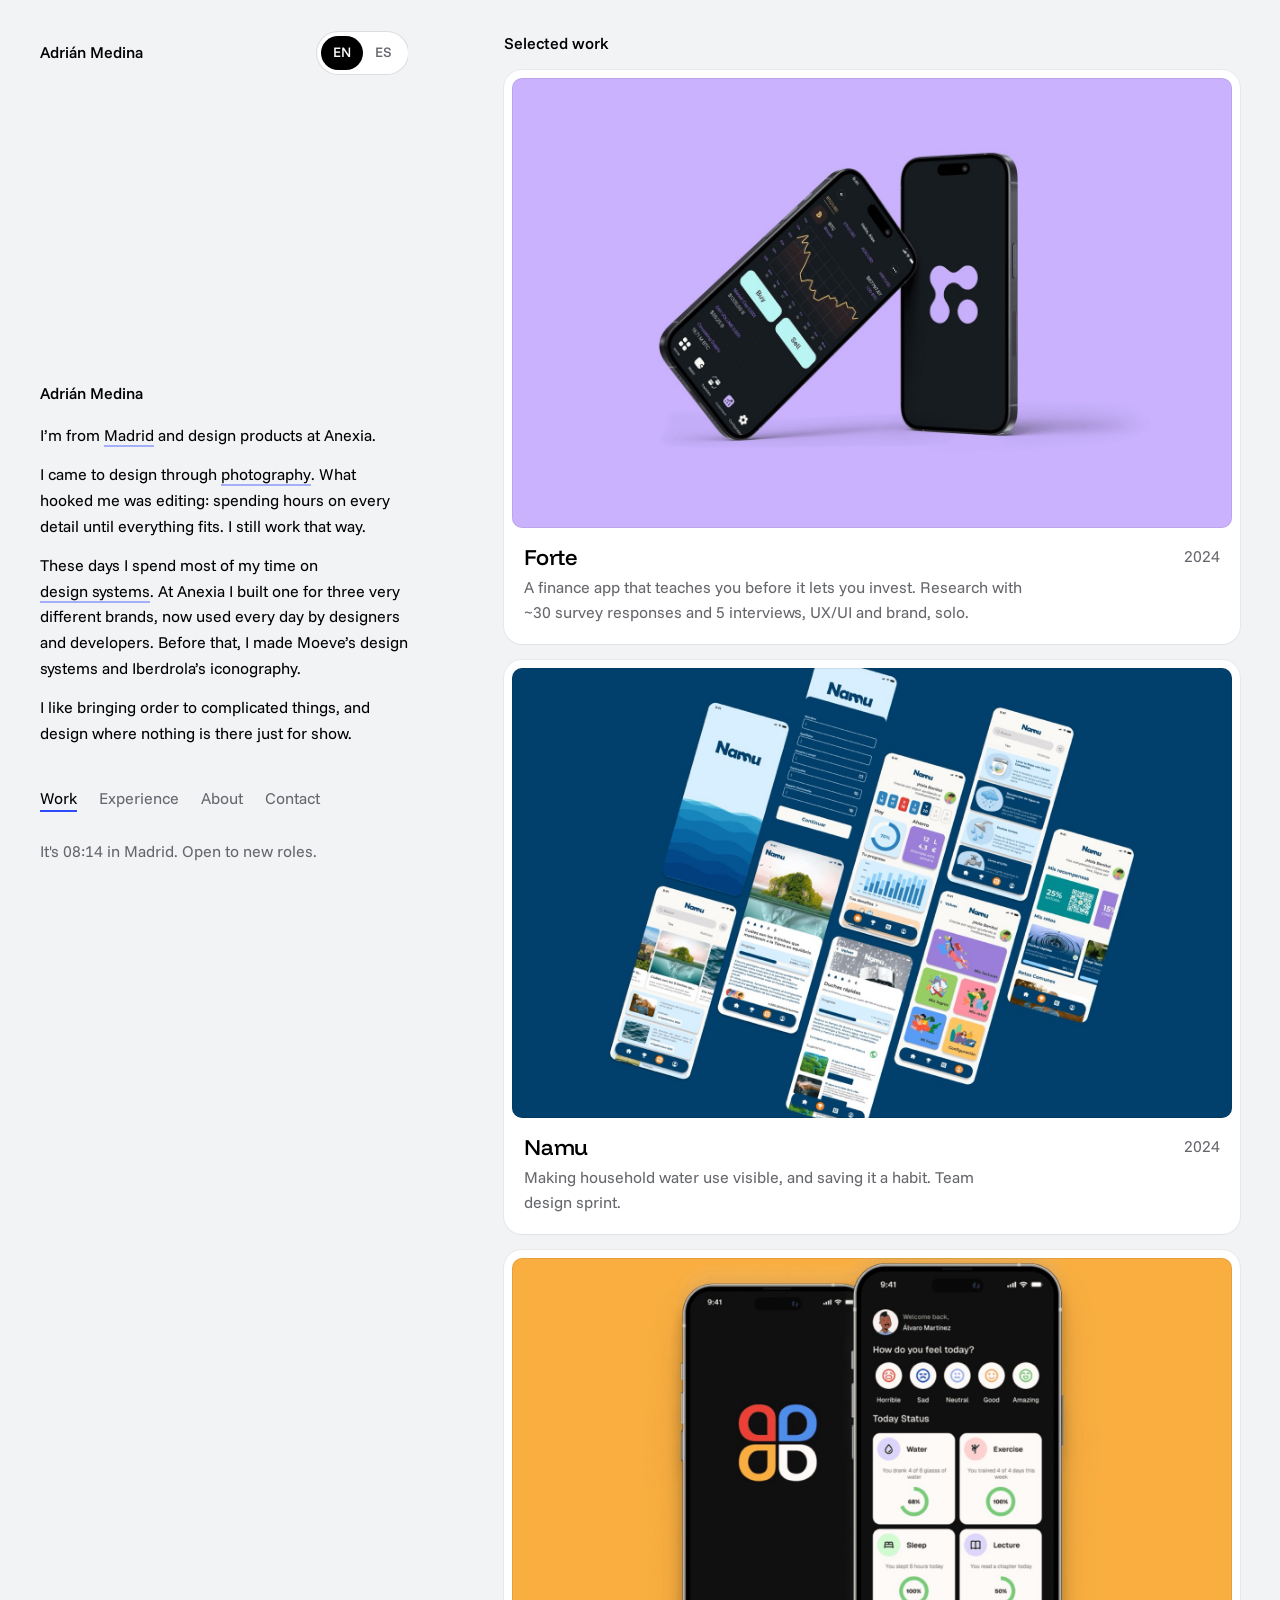
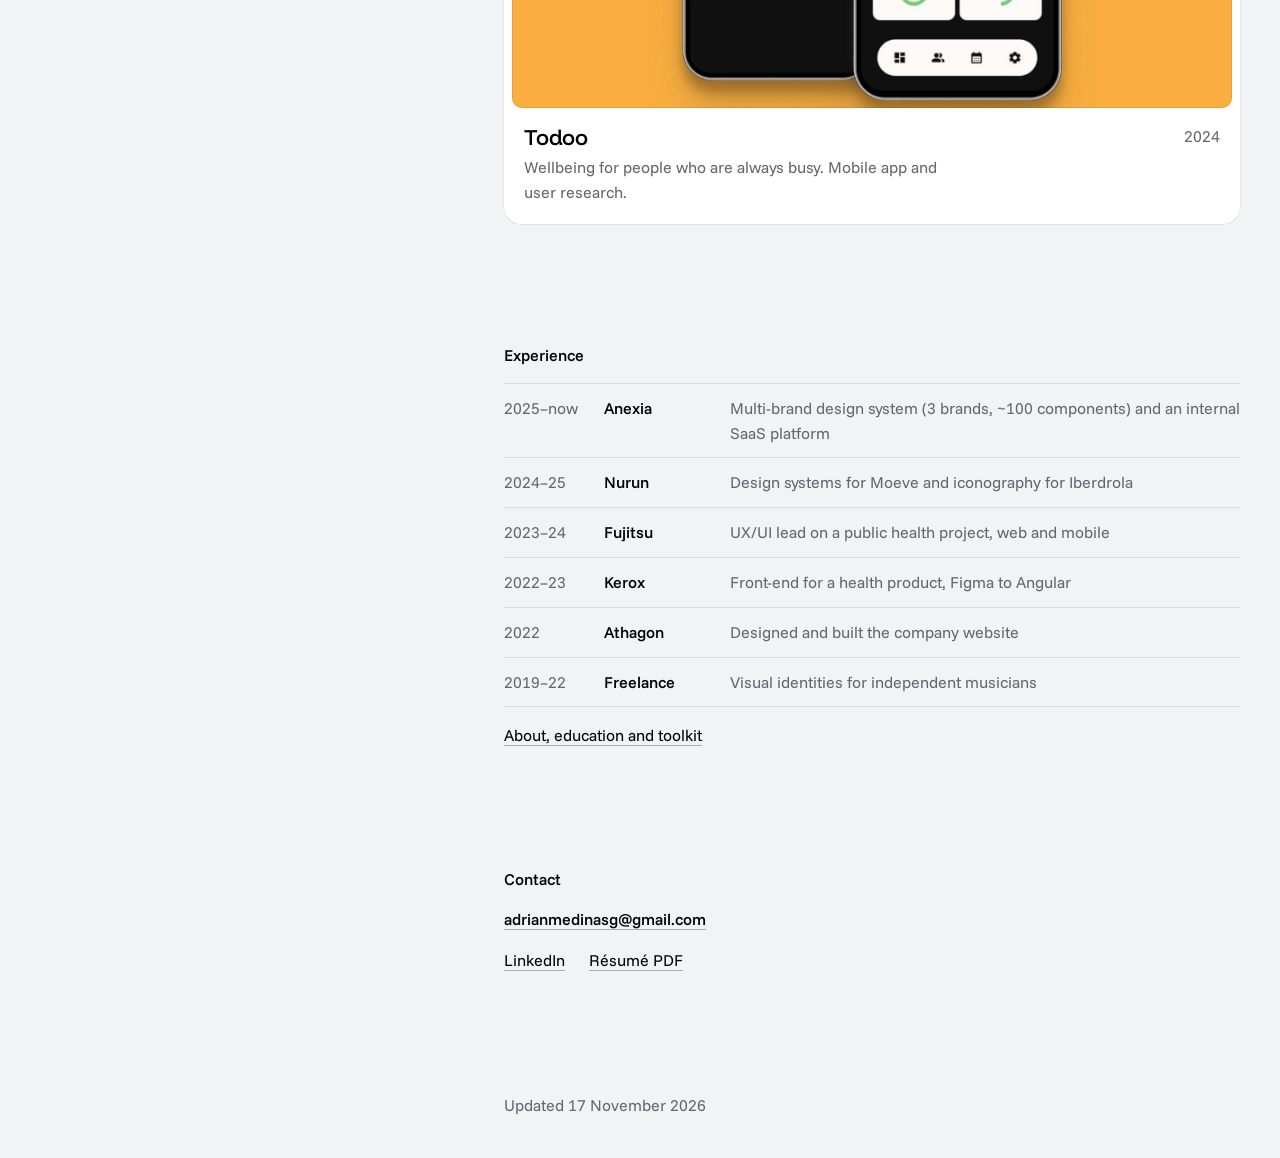
==== index.html @ 7aa67c72 "About intro without card, cleanup, sitemap" ====
<!DOCTYPE html>
<html lang="en" data-lang="en">
<head>
  <meta charset="utf-8">
  <meta name="viewport" content="width=device-width, initial-scale=1">
  <title>Adrián Medina</title>
  <meta name="description" content="Portfolio of Adrián Medina, product designer in Madrid. Multi-brand design systems at Anexia, SaaS products and user research. Diseñador de producto UX/UI.">
  <link rel="canonical" href="https://adrianmedina.design/">
  <meta name="robots" content="index, follow, max-image-preview:large">
  <meta name="author" content="Adrián Medina">
  <meta name="theme-color" content="#f2f3f5">
  <meta property="og:type" content="website">
  <meta property="og:site_name" content="Adrián Medina">
  <meta property="og:url" content="https://adrianmedina.design/">
  <meta property="og:title" content="Adrián Medina — Product Designer & UX/UI Designer in Madrid">
  <meta property="og:description" content="Portfolio of Adrián Medina, product designer in Madrid. Multi-brand design systems at Anexia, SaaS products and user research. Diseñador de producto UX/UI.">
  <meta property="og:image" content="https://adrianmedina.design/assets/img/og.jpg">
  <meta property="og:image:width" content="1200">
  <meta property="og:image:height" content="630">
  <meta property="og:image:alt" content="Adrián Medina, product designer in Madrid">
  <meta property="og:locale" content="en_GB">
  <meta property="og:locale:alternate" content="es_ES">
  <meta name="twitter:card" content="summary_large_image">
  <meta name="twitter:title" content="Adrián Medina — Product Designer & UX/UI Designer in Madrid">
  <meta name="twitter:description" content="Portfolio of Adrián Medina, product designer in Madrid. Multi-brand design systems at Anexia, SaaS products and user research. Diseñador de producto UX/UI.">
  <meta name="twitter:image" content="https://adrianmedina.design/assets/img/og.jpg">
  <meta name="twitter:image:alt" content="Adrián Medina, product designer in Madrid">
  <script type="application/ld+json">[{"@context": "https://schema.org", "@type": "Person", "name": "Adrián Medina", "url": "https://adrianmedina.design/", "image": "https://adrianmedina.design/assets/img/adrian.jpg", "jobTitle": "Product Designer", "worksFor": {"@type": "Organization", "name": "Anexia"}, "address": {"@type": "PostalAddress", "addressLocality": "Madrid", "addressCountry": "ES"}, "knowsAbout": ["Product design", "UX design", "UI design", "Design systems", "User research", "SaaS"], "knowsLanguage": ["es", "en"], "sameAs": ["https://www.linkedin.com/in/adrian-medina-sanchez/"]}, {"@context": "https://schema.org", "@type": "WebSite", "name": "Adrián Medina", "url": "https://adrianmedina.design/", "inLanguage": ["en", "es"]}]</script>
  <link rel="icon" href="assets/img/favicon.svg" type="image/svg+xml">
  <script>(()=>{const s=localStorage.getItem("lang");const l=s||(navigator.language.startsWith("es")?"es":"en");document.documentElement.dataset.lang=l;document.documentElement.lang=l})()</script>
  <link rel="preconnect" href="https://fonts.googleapis.com">
  <link rel="preconnect" href="https://fonts.gstatic.com" crossorigin>
  <link href="https://fonts.googleapis.com/css2?family=Funnel+Display:wght@400..600&family=Funnel+Sans:wght@400..700&display=swap" rel="stylesheet">
  <link rel="stylesheet" href="assets/css/base.css?v=10">
  <link rel="stylesheet" href="assets/css/home.css?v=10">
</head>
<body>
  <div class="layout">

    <!-- Columna fija: presentación, índice y hora de Madrid -->
    <aside class="side">
      <div class="side-top">
        <a class="me" href="./">Adrián Medina</a>
        
        <div class="lang" role="group" aria-label="Language"><button type="button" data-set="en">EN</button><button type="button" data-set="es">ES</button></div>
      </div>

      <div class="bio" data-l="es">
        <h1>Adrián Medina</h1>
        <p>Soy de <button type="button" class="term" data-peek="madrid">Madrid</button> y diseño producto en Anexia.</p>
        <p>Llegué al diseño desde la <span class="nw"><button type="button" class="term" data-peek="photo">fotografía</button>.</span> Lo que me enganchó fue la edición: dedicar horas a cada detalle hasta que todo encaja. Sigo trabajando así.</p>
        <p>Ahora paso casi todo el tiempo en <span class="nw"><button type="button" class="term" data-peek="system">design systems</button>.</span> En Anexia he creado uno para tres marcas muy distintas que ya usan a diario diseñadores y desarrolladores. Antes hice los de Moeve y la iconografía de Iberdrola.</p>
        <p>Me gusta ordenar lo complicado y el diseño en el que nada está por estar.</p>
      </div>
      <div class="bio" data-l="en">
        <h1>Adrián Medina</h1>
        <p>I’m from <button type="button" class="term" data-peek="madrid">Madrid</button> and design products at Anexia.</p>
        <p>I came to design through <span class="nw"><button type="button" class="term" data-peek="photo">photography</button>.</span> What hooked me was editing: spending hours on every detail until everything fits. I still work that way.</p>
        <p>These days I spend most of my time on <span class="nw"><button type="button" class="term" data-peek="system">design systems</button>.</span> At Anexia I built one for three very different brands, now used every day by designers and developers. Before that, I made Moeve’s design systems and Iberdrola’s iconography.</p>
        <p>I like bringing order to complicated things, and design where nothing is there just for show.</p>
      </div>

      <nav class="toc" aria-label="Sections">
        <a href="#work"><span data-l="es">Trabajo</span><span data-l="en">Work</span></a>
        <a href="#experience"><span data-l="es">Experiencia</span><span data-l="en">Experience</span></a>
        <a href="about.html"><span data-l="es">Sobre mí</span><span data-l="en">About</span></a>
        <a href="#contact"><span data-l="es">Contacto</span><span data-l="en">Contact</span></a>
      </nav>

      <p class="status" data-status></p>
    </aside>

    <!-- Columna de contenido -->
    <main class="main">
      <section id="work" aria-labelledby="h-work">
        <h2 id="h-work" class="label"><span data-l="es">Trabajo seleccionado</span><span data-l="en">Selected work</span></h2>

        <a class="card case" href="work/forte.html">
          <img src="assets/img/forte/cover.jpg" width="1500" height="996" alt="Forte app screens on a lilac background" decoding="async" fetchpriority="high">
          <div class="case-text">
            <h3>Forte</h3>
            <p data-l="es">Una app de finanzas que te enseña antes de dejarte invertir. Investigación con unas 30 respuestas de encuesta y 5 entrevistas, UX/UI y marca, en solitario.</p>
            <p data-l="en">A finance app that teaches you before it lets you invest. Research with ~30 survey responses and 5 interviews, UX/UI and brand, solo.</p>
            <span class="case-year">2024</span>
          </div>
        </a>

        <a class="card case" href="work/namu.html">
          <img src="assets/img/namu/cover.jpg" width="1600" height="1008" alt="Namu app screens on a deep blue background" loading="lazy" decoding="async">
          <div class="case-text">
            <h3>Namu</h3>
            <p data-l="es">Hacer visible el consumo de agua en casa y convertir el ahorro en hábito. Design sprint en equipo.</p>
            <p data-l="en">Making household water use visible, and saving it a habit. Team design sprint.</p>
            <span class="case-year">2024</span>
          </div>
        </a>

        <a class="card case" href="work/todoo.html">
          <img src="assets/img/todoo/cover.jpg" width="1600" height="1448" alt="Todoo app screens on an orange background" loading="lazy" decoding="async">
          <div class="case-text">
            <h3>Todoo</h3>
            <p data-l="es">Bienestar para gente que nunca tiene tiempo. App móvil e investigación con usuarios.</p>
            <p data-l="en">Wellbeing for people who are always busy. Mobile app and user research.</p>
            <span class="case-year">2024</span>
          </div>
        </a>
      </section>

      <section id="experience" aria-labelledby="h-exp">
        <h2 id="h-exp" class="label"><span data-l="es">Experiencia</span><span data-l="en">Experience</span></h2>
        <ol class="index">
          <li><time>2025–<span data-l="es">hoy</span><span data-l="en">now</span></time><b>Anexia</b><span data-l="es">Design system multimarca (3 marcas, ~100 componentes) y una plataforma SaaS interna</span><span data-l="en">Multi-brand design system (3 brands, ~100 components) and an internal SaaS platform</span></li>
          <li><time>2024–25</time><b>Nurun</b><span data-l="es">Design systems para Moeve e iconografía para Iberdrola</span><span data-l="en">Design systems for Moeve and iconography for Iberdrola</span></li>
          <li><time>2023–24</time><b>Fujitsu</b><span data-l="es">UX/UI en un proyecto de salud pública, web y móvil</span><span data-l="en">UX/UI lead on a public health project, web and mobile</span></li>
          <li><time>2022–23</time><b>Kerox</b><span data-l="es">Front-end de un producto de salud, de Figma a Angular</span><span data-l="en">Front-end for a health product, Figma to Angular</span></li>
          <li><time>2022</time><b>Athagon</b><span data-l="es">Diseño y desarrollo de la web de la empresa</span><span data-l="en">Designed and built the company website</span></li>
          <li><time>2019–22</time><b>Freelance</b><span data-l="es">Identidades visuales para músicos independientes</span><span data-l="en">Visual identities for independent musicians</span></li>
        </ol>
        <p class="after-index"><a class="ul" href="about.html"><span data-l="es">Sobre mí, formación y herramientas</span><span data-l="en">About, education and toolkit</span></a></p>
      </section>

      <section class="contact" id="contact" aria-labelledby="h-contact">
        <h2 id="h-contact" class="label"><span data-l="es">Contacto</span><span data-l="en">Contact</span></h2>
        <p class="contact-big"><a class="ul" href="mailto:adrianmedinasg@gmail.com" data-copy="adrianmedinasg@gmail.com">adrianmedinasg@gmail.com</a><span class="done" aria-live="polite"><span data-l="es">Copiado</span><span data-l="en">Copied</span></span></p>
        <p class="contact-links"><a class="ul" href="https://www.linkedin.com/in/adrian-medina-sanchez/" target="_blank" rel="noopener">LinkedIn</a><a class="ul" href="assets/AdrianMedina-Resume.pdf" target="_blank" rel="noopener"><span data-l="es">CV en PDF</span><span data-l="en">Résumé PDF</span></a></p>
      </section>

      <footer class="foot"><span data-l="es">Actualizado el 17 de noviembre de 2026</span><span data-l="en">Updated 17 November 2026</span></footer>
    </main>
  </div>

  <!-- Vistas previas de los términos subrayados de la presentación -->
  <div class="peek" aria-hidden="true">
    <div class="peek-item" data-for="madrid"><p class="peek-big" data-madrid></p><p data-l="es">Hora de Madrid ahora mismo.</p><p data-l="en">Current time in Madrid.</p></div>
    <div class="peek-item" data-for="photo"><img src="assets/img/adrian.jpg" alt="" width="800" height="800" loading="lazy" decoding="async"><p data-l="es">De la fotografía me quedó la obsesión por editar cada detalle.</p><p data-l="en">Photography left me obsessed with editing every detail.</p></div>
    <div class="peek-item" data-for="system"><div class="mini-comp"><span>Button</span><span>Input</span><span>Tag</span><span>Card</span><span>Modal</span><span>Tabs</span></div><p data-l="es">Componentes, tokens y documentación que usan diseño y desarrollo a diario.</p><p data-l="en">Components, tokens and docs that design and engineering use every day.</p></div>
  </div>

  <script src="assets/js/site.js?v=3"></script>
  <script src="assets/js/home.js"></script>
  <!-- Cloudflare Web Analytics --><script defer src="https://static.cloudflareinsights.com/beacon.min.js" data-cf-beacon='{"token": "b4ddf8878439459380225249ac519185"}'></script><!-- End Cloudflare Web Analytics -->
</body>
</html>
---- assets/css/base.css ----
/* ==========================================================================
   Adrián Medina, portfolio. Base común a todas las páginas.
   Gris frío con tarjetas blancas, una sola familia tipográfica (Funnel)
   y un acento cobalto reservado a la interacción.
   ========================================================================== */
:root {
  --bg: #f2f3f5;
  --card: #ffffff;
  --ink: #000000;
  --ink-2: #66676d;
  --rule: #dcdde1;
  --accent: #2e4bff;
  --display: "Funnel Display", system-ui, sans-serif;
  --sans: "Funnel Sans", system-ui, sans-serif;
  --r: 18px;
  --shadow: 0 0 0 1px oklch(0 0 0 / .04), 0 1px 2px oklch(0 0 0 / .04);
}

/* Idiomas: cada texto existe en ES y EN; se oculta el que no toca */
html[data-lang="es"] [data-l="en"], html[data-lang="en"] [data-l="es"] { display: none !important; }

*, *::before, *::after { box-sizing: border-box; }
html { scroll-behavior: smooth; -webkit-text-size-adjust: 100%; }
body { margin: 0; background: var(--bg); color: var(--ink); font: 400 16px/1.55 var(--sans); -webkit-font-smoothing: antialiased; }
img, video { display: block; max-width: 100%; height: auto; }
a { color: inherit; text-decoration: none; }
button { font: inherit; color: inherit; }
h1, h2, h3 { text-wrap: balance; }
p, li { text-wrap: pretty; }
:focus-visible { outline: 2px solid var(--accent); outline-offset: 4px; border-radius: 4px; }
::selection { background: var(--accent); color: #fff; }

.ul {
  text-decoration: underline; text-decoration-thickness: 1px; text-underline-offset: 4px;
  text-decoration-color: color-mix(in srgb, currentColor 30%, transparent);
  transition: text-decoration-color .15s ease-out;
}
.card { display: block; background: var(--card); border-radius: var(--r); box-shadow: var(--shadow); }
.label { margin: 0 0 16px; font: 500 16px/1.4 var(--sans); }

/* ---------- Estructura: columna fija a la izquierda, contenido a la derecha ---------- */
.layout { display: grid; grid-template-columns: minmax(320px, 4fr) minmax(0, 8fr); gap: 96px; max-width: 1360px; margin: 0 auto; padding: 0 40px; }
.side { position: sticky; top: 0; height: 100svh; overflow-y: auto; scrollbar-width: none; display: flex; flex-direction: column; padding: 32px 0 36px; }
.side::-webkit-scrollbar { display: none; }
.side-top { display: flex; justify-content: space-between; align-items: center; }
.me { font-weight: 500; }
.main { padding: 32px 0 40px; min-width: 0; }

.lang { display: flex; background: var(--card); border-radius: 1000px; padding: 4px; box-shadow: 0 0 0 1px var(--rule); }
.lang button {
  position: relative; border: 0; background: none; cursor: pointer;
  padding: 6px 12px; border-radius: 1000px; font-size: 14px; font-weight: 500; color: var(--ink-2);
  transition: background-color .15s ease-out, color .15s ease-out, scale .15s ease-out;
}
.lang button::after { content: ""; position: absolute; inset: -6px -2px; }   /* zona táctil mayor */
.lang button:active { scale: .96; }
html[data-lang="es"] .lang [data-set="es"], html[data-lang="en"] .lang [data-set="en"] { background: var(--ink); color: #fff; }

/* Contacto (portada y Sobre mí) */
.contact-big { margin: 0; font: 500 16px/1.6 var(--sans); }
.contact .done { display: none; margin-left: 8px; color: var(--accent); font: 400 14px var(--sans); }
.contact.copied .done { display: inline; }

.foot { margin-top: 120px; color: var(--ink-2); display: flex; justify-content: space-between; gap: 16px; flex-wrap: wrap; }
.foot nav { display: flex; gap: 20px; }

@media (hover: hover) and (pointer: fine) {
  .ul:hover { text-decoration-color: currentColor; }
}

@media (max-width: 900px) {
  .layout { grid-template-columns: 1fr; gap: 0; padding: 0 18px; }
  .side { position: static; height: auto; overflow: visible; padding: 20px 0 0; }
}

@media (prefers-reduced-motion: reduce) {
  *, *::before, *::after { transition-duration: .01ms !important; }
  html { scroll-behavior: auto; }
}
---- assets/css/home.css ----
/* ==========================================================================
   Portada: presentación, trabajo, experiencia y contacto.
   Se apoya en base.css (tokens, estructura de dos columnas, tarjetas).
   ========================================================================== */

/* ---------- Presentación (al pie de la columna izquierda) ---------- */
.bio { margin-top: auto; padding-top: 48px; max-width: 56ch; }
.bio h1 { margin: 0 0 16px; font: 500 16px/1.6 var(--sans); }
.bio p { margin: 0 0 14px; font-size: 16px; line-height: 1.6; }
.bio p:last-child { margin-bottom: 0; }

/* Términos que abren una vista previa */
.term {
  all: unset; cursor: default;
  text-decoration: underline; text-decoration-thickness: 2px; text-underline-offset: 4px;
  text-decoration-color: color-mix(in srgb, var(--accent) 40%, transparent);
  transition: color .15s ease-out, text-decoration-color .15s ease-out;
}
.term:focus-visible { outline: 2px solid var(--accent); outline-offset: 2px; border-radius: 4px; }
.term.on { color: var(--accent); text-decoration-color: var(--accent); }
.nw { white-space: nowrap; }   /* el signo de puntuación no se separa del término */

/* Índice y estado */

.toc { display: flex; flex-wrap: wrap; gap: 6px 22px; margin-top: 40px; }
.toc a { color: var(--ink-2); transition: color .15s ease-out; }
.toc a.on { color: var(--ink); text-decoration: underline; text-decoration-thickness: 2px; text-underline-offset: 6px; text-decoration-color: var(--accent); }
.status { margin: 28px 0 0; color: var(--ink-2); font-variant-numeric: tabular-nums; }

.main section { scroll-margin-top: 24px; }
.main section + section { margin-top: 120px; }

/* ---------- Trabajo ---------- */
.case { padding: 8px; margin-bottom: 16px; transition: box-shadow .2s ease-out; }
.case img { width: 100%; aspect-ratio: 16 / 10; object-fit: cover; border-radius: calc(var(--r) - 8px); outline: 1px solid oklch(0 0 0 / .08); outline-offset: -1px; }
.case-text { display: grid; grid-template-columns: 1fr auto; gap: 4px 24px; padding: 16px 12px 12px; }
.case-text h3 { margin: 0; font: 500 22px/1.2 var(--display); letter-spacing: -.01em; }
.case-text p { margin: 0; grid-column: 1; color: var(--ink-2); max-width: 56ch; }
.case-year { grid-column: 2; grid-row: 1; color: var(--ink-2); font-variant-numeric: tabular-nums; }

/* ---------- Experiencia ---------- */
.index { list-style: none; margin: 0; padding: 0; }
.index li { display: grid; grid-template-columns: 84px 110px minmax(0, 1fr); gap: 16px; padding: 12px 0; border-top: 1px solid var(--rule); }
.index li:last-child { border-bottom: 1px solid var(--rule); }
.index time { color: var(--ink-2); font-variant-numeric: tabular-nums; }
.index b { font-weight: 500; }
.index li > span { color: var(--ink-2); }
.after-index { margin: 16px 0 0; }

/* ---------- Contacto ---------- */
.contact-links { display: flex; gap: 24px; margin: 16px 0 0; }

/* ---------- Vistas previas de la presentación ---------- */
.peek { position: fixed; left: 0; top: 0; z-index: 20; pointer-events: none; }
.peek-item {
  position: absolute; left: 0; top: 0; width: 260px;
  background: var(--card); border-radius: 14px; padding: 10px;
  box-shadow: 0 0 0 1px oklch(0 0 0 / .05), 0 12px 32px oklch(0 0 0 / .12);
  opacity: 0; scale: .96; transform-origin: 0 0;
  transition: opacity .15s ease-out, scale .15s ease-out;
}
.peek-item.on { opacity: 1; scale: 1; }
.peek-item p { margin: 8px 4px 2px; font-size: 14px; line-height: 1.45; color: var(--ink-2); }
.peek-item img { width: 100%; aspect-ratio: 4 / 3; object-fit: cover; object-position: 50% 30%; border-radius: 8px; filter: grayscale(1); }
.peek-item .peek-big { margin: 6px 4px 0; font: 500 44px/1 var(--display); color: var(--ink); letter-spacing: -.02em; font-variant-numeric: tabular-nums; }
.mini-comp { display: grid; grid-template-columns: repeat(3, 1fr); gap: 6px; }
.mini-comp span { font-size: 12px; text-align: center; padding: 10px 0; border-radius: 8px; background: var(--bg); }

@media (hover: hover) and (pointer: fine) {
  .toc a:not(.on):hover { color: #3a3b40; }
  .case:hover { box-shadow: 0 0 0 1px oklch(0 0 0 / .06), 0 10px 30px oklch(0 0 0 / .08); }
}

@media (max-width: 900px) {
  .toc { margin-top: 32px; }
  .main { padding-top: 72px; }
  .main section + section { margin-top: 88px; }
  .index li { grid-template-columns: 1fr auto; gap: 2px 12px; }
  .index time { grid-column: 2; grid-row: 1; }
  .index li > span { grid-column: 1 / -1; }
  .peek-item { position: fixed; left: 18px; right: 18px; top: auto; bottom: 18px; width: auto; }
}
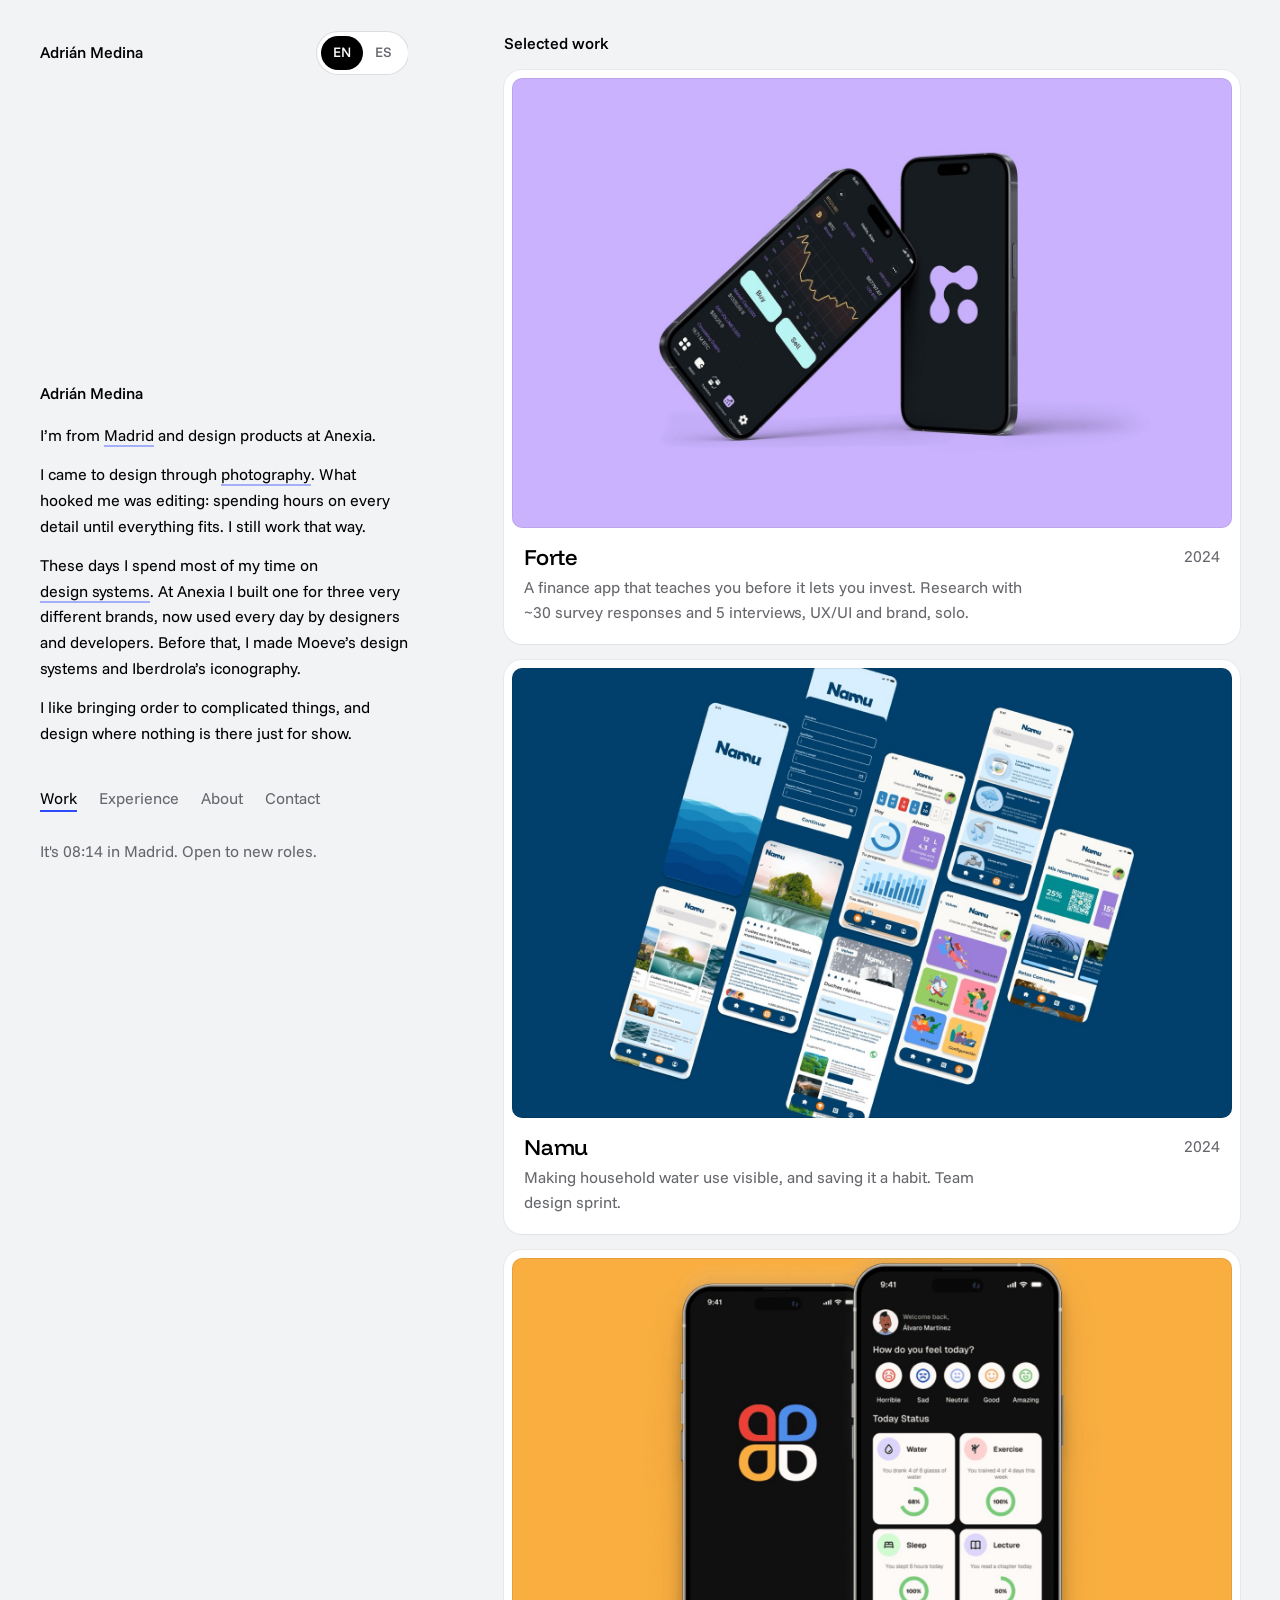
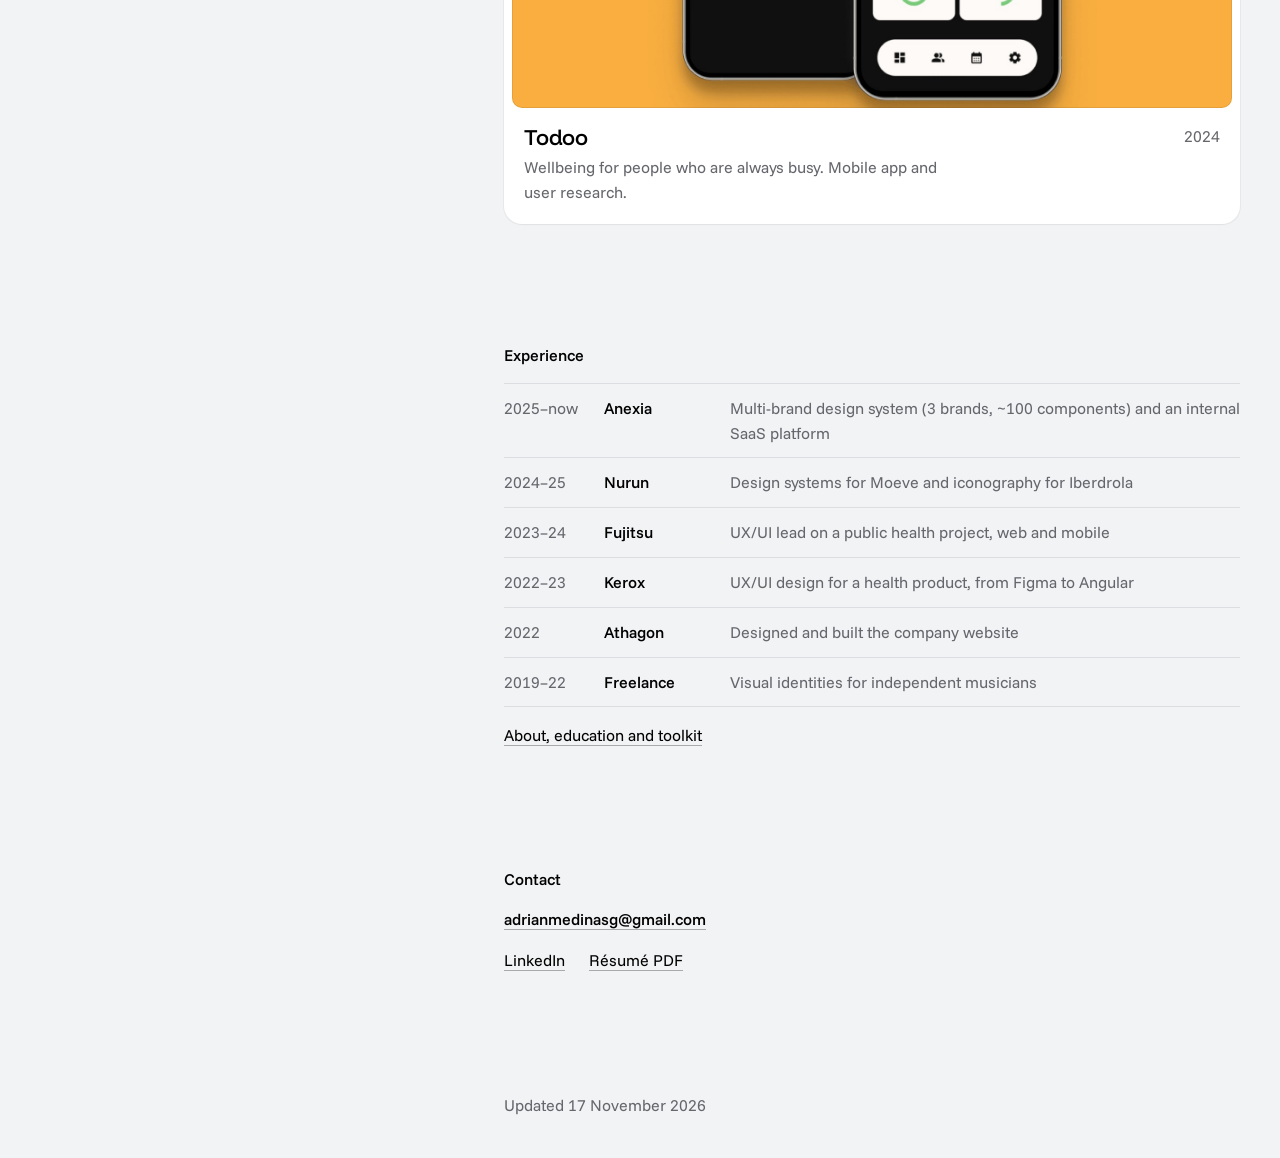
==== commit ef14514b: "Kerox: UX/UI wording" ====
--- a/index.html
+++ b/index.html
@@ -112,7 +112,7 @@
           <li><time>2025–<span data-l="es">hoy</span><span data-l="en">now</span></time><b>Anexia</b><span data-l="es">Design system multimarca (3 marcas, ~100 componentes) y una plataforma SaaS interna</span><span data-l="en">Multi-brand design system (3 brands, ~100 components) and an internal SaaS platform</span></li>
           <li><time>2024–25</time><b>Nurun</b><span data-l="es">Design systems para Moeve e iconografía para Iberdrola</span><span data-l="en">Design systems for Moeve and iconography for Iberdrola</span></li>
           <li><time>2023–24</time><b>Fujitsu</b><span data-l="es">UX/UI en un proyecto de salud pública, web y móvil</span><span data-l="en">UX/UI lead on a public health project, web and mobile</span></li>
-          <li><time>2022–23</time><b>Kerox</b><span data-l="es">Front-end de un producto de salud, de Figma a Angular</span><span data-l="en">Front-end for a health product, Figma to Angular</span></li>
+          <li><time>2022–23</time><b>Kerox</b><span data-l="es">Diseño UX/UI de un producto de salud, de Figma a Angular</span><span data-l="en">UX/UI design for a health product, from Figma to Angular</span></li>
           <li><time>2022</time><b>Athagon</b><span data-l="es">Diseño y desarrollo de la web de la empresa</span><span data-l="en">Designed and built the company website</span></li>
           <li><time>2019–22</time><b>Freelance</b><span data-l="es">Identidades visuales para músicos independientes</span><span data-l="en">Visual identities for independent musicians</span></li>
         </ol>
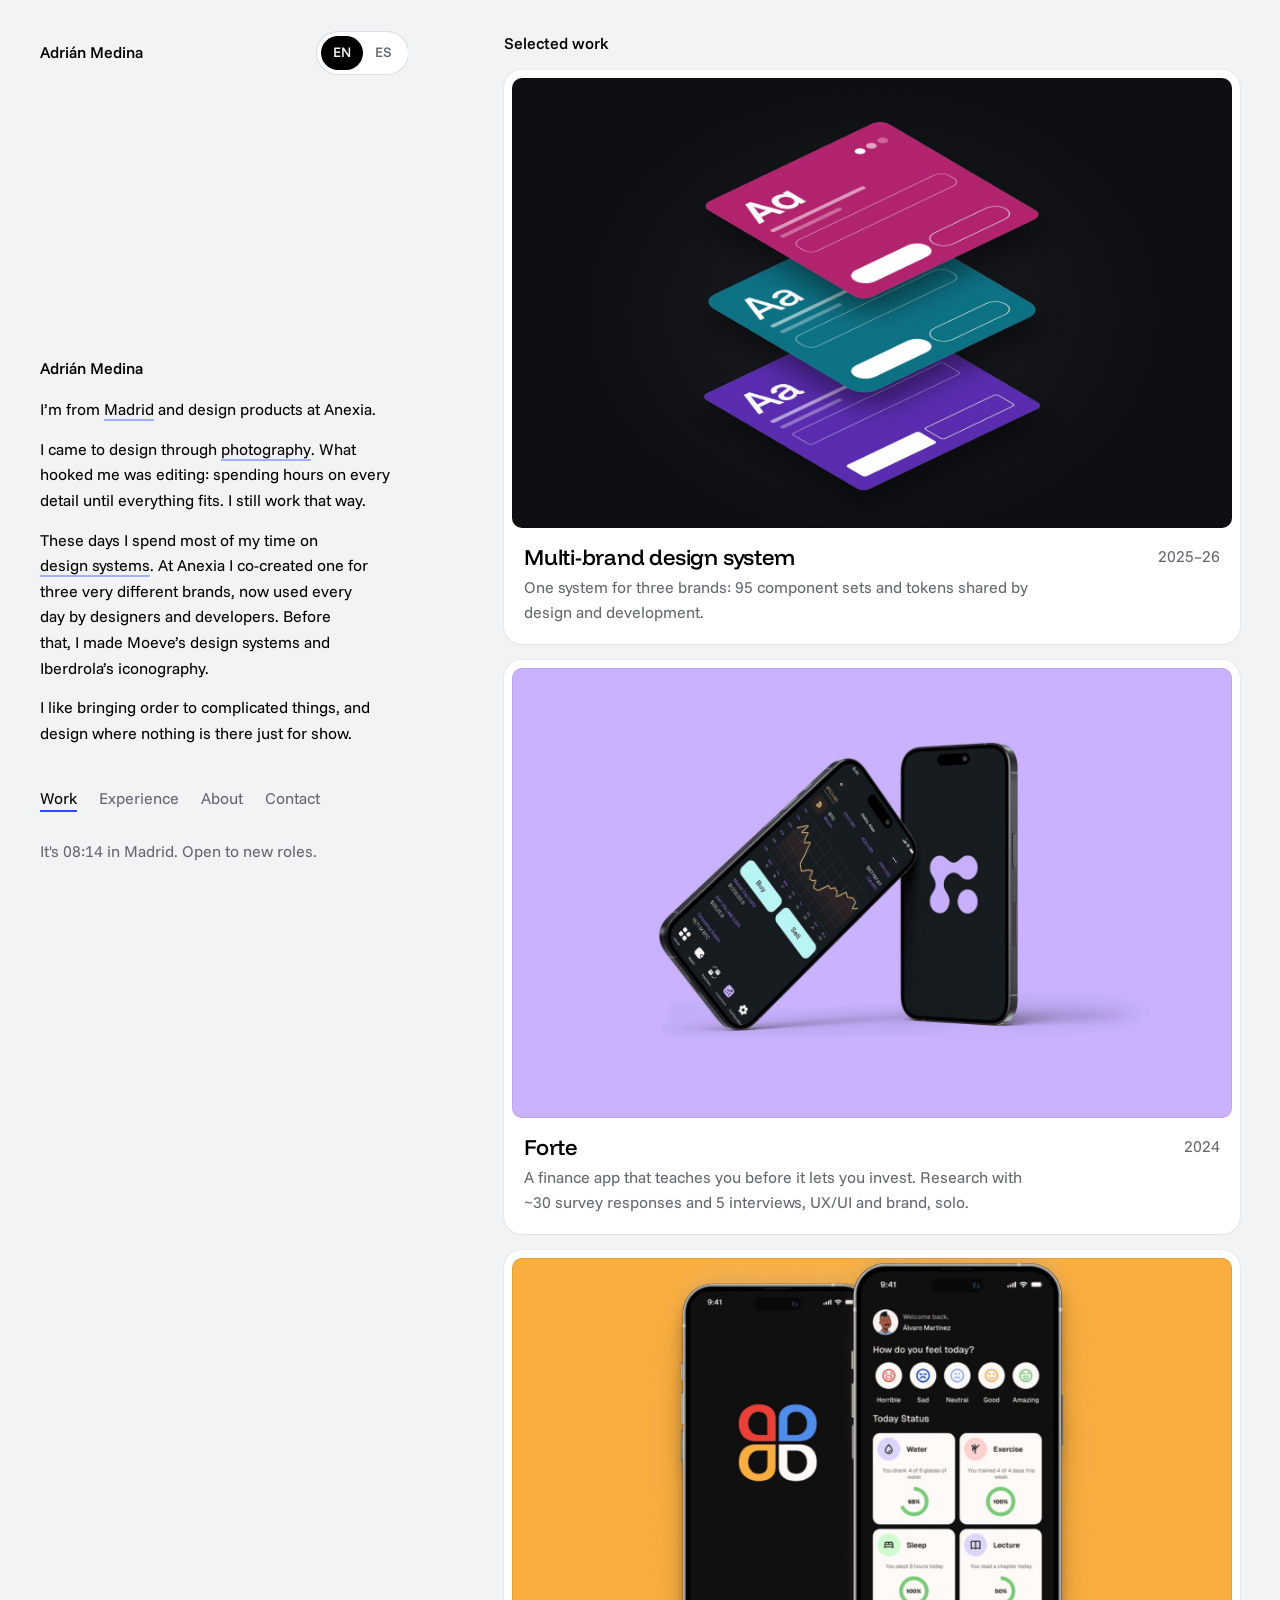
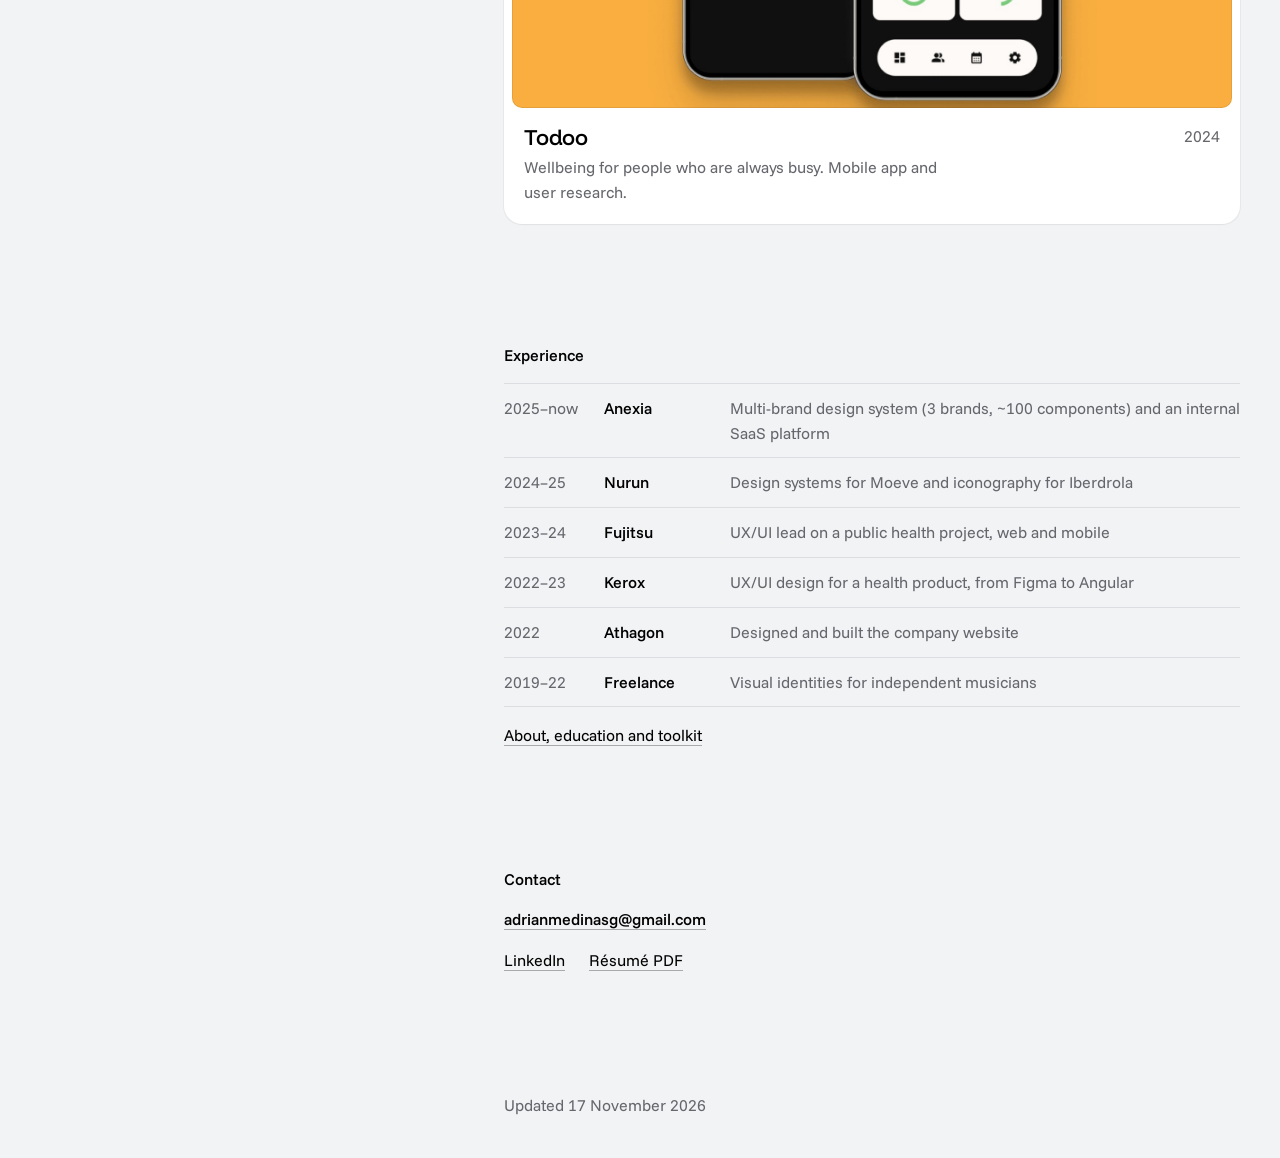
==== commit 671a4ea0: "Update selected work order and remove Namu" ====
--- a/index.html
+++ b/index.html
@@ -31,8 +31,8 @@
   <link rel="preconnect" href="https://fonts.googleapis.com">
   <link rel="preconnect" href="https://fonts.gstatic.com" crossorigin>
   <link href="https://fonts.googleapis.com/css2?family=Funnel+Display:wght@400..600&family=Funnel+Sans:wght@400..700&display=swap" rel="stylesheet">
-  <link rel="stylesheet" href="assets/css/base.css?v=10">
-  <link rel="stylesheet" href="assets/css/home.css?v=10">
+  <link rel="stylesheet" href="assets/css/base.css?v=14">
+  <link rel="stylesheet" href="assets/css/home.css?v=14">
 </head>
 <body>
   <div class="layout">
@@ -49,14 +49,14 @@
         <h1>Adrián Medina</h1>
         <p>Soy de <button type="button" class="term" data-peek="madrid">Madrid</button> y diseño producto en Anexia.</p>
         <p>Llegué al diseño desde la <span class="nw"><button type="button" class="term" data-peek="photo">fotografía</button>.</span> Lo que me enganchó fue la edición: dedicar horas a cada detalle hasta que todo encaja. Sigo trabajando así.</p>
-        <p>Ahora paso casi todo el tiempo en <span class="nw"><button type="button" class="term" data-peek="system">design systems</button>.</span> En Anexia he creado uno para tres marcas muy distintas que ya usan a diario diseñadores y desarrolladores. Antes hice los de Moeve y la iconografía de Iberdrola.</p>
+        <p>Ahora paso casi todo el tiempo en <span class="nw"><button type="button" class="term" data-peek="system">design systems</button>.</span> En Anexia he cocreado uno para tres marcas muy distintas que ya usan a diario diseñadores y desarrolladores. Antes hice los de Moeve y la iconografía de Iberdrola.</p>
         <p>Me gusta ordenar lo complicado y el diseño en el que nada está por estar.</p>
       </div>
       <div class="bio" data-l="en">
         <h1>Adrián Medina</h1>
         <p>I’m from <button type="button" class="term" data-peek="madrid">Madrid</button> and design products at Anexia.</p>
         <p>I came to design through <span class="nw"><button type="button" class="term" data-peek="photo">photography</button>.</span> What hooked me was editing: spending hours on every detail until everything fits. I still work that way.</p>
-        <p>These days I spend most of my time on <span class="nw"><button type="button" class="term" data-peek="system">design systems</button>.</span> At Anexia I built one for three very different brands, now used every day by designers and developers. Before that, I made Moeve’s design systems and Iberdrola’s iconography.</p>
+        <p>These days I spend most of my time on <span class="nw"><button type="button" class="term" data-peek="system">design systems</button>.</span> At Anexia I co-created one for three very different brands, now used every day by designers and developers. Before that, I made Moeve’s design systems and Iberdrola’s iconography.</p>
         <p>I like bringing order to complicated things, and design where nothing is there just for show.</p>
       </div>
 
@@ -75,22 +75,22 @@
       <section id="work" aria-labelledby="h-work">
         <h2 id="h-work" class="label"><span data-l="es">Trabajo seleccionado</span><span data-l="en">Selected work</span></h2>
 
+        <a class="card case" href="work/design-system.html">
+          <img src="assets/img/design-system/cover.jpg?v=3" width="1600" height="1000" alt="Three brand themes stacked as layers of one design system" decoding="async" fetchpriority="high">
+          <div class="case-text">
+            <h3><span data-l="es">Design system multimarca</span><span data-l="en">Multi-brand design system</span></h3>
+            <p data-l="es">Un sistema para tres marcas: 95 conjuntos de componentes y tokens compartidos entre diseño y desarrollo.</p>
+            <p data-l="en">One system for three brands: 95 component sets and tokens shared by design and development.</p>
+            <span class="case-year">2025–26</span>
+          </div>
+        </a>
+
         <a class="card case" href="work/forte.html">
-          <img src="assets/img/forte/cover.jpg" width="1500" height="996" alt="Forte app screens on a lilac background" decoding="async" fetchpriority="high">
+          <img src="assets/img/forte/cover.jpg" width="1500" height="996" alt="Forte app screens on a lilac background" loading="lazy" decoding="async">
           <div class="case-text">
             <h3>Forte</h3>
             <p data-l="es">Una app de finanzas que te enseña antes de dejarte invertir. Investigación con unas 30 respuestas de encuesta y 5 entrevistas, UX/UI y marca, en solitario.</p>
             <p data-l="en">A finance app that teaches you before it lets you invest. Research with ~30 survey responses and 5 interviews, UX/UI and brand, solo.</p>
-            <span class="case-year">2024</span>
-          </div>
-        </a>
-
-        <a class="card case" href="work/namu.html">
-          <img src="assets/img/namu/cover.jpg" width="1600" height="1008" alt="Namu app screens on a deep blue background" loading="lazy" decoding="async">
-          <div class="case-text">
-            <h3>Namu</h3>
-            <p data-l="es">Hacer visible el consumo de agua en casa y convertir el ahorro en hábito. Design sprint en equipo.</p>
-            <p data-l="en">Making household water use visible, and saving it a habit. Team design sprint.</p>
             <span class="case-year">2024</span>
           </div>
         </a>
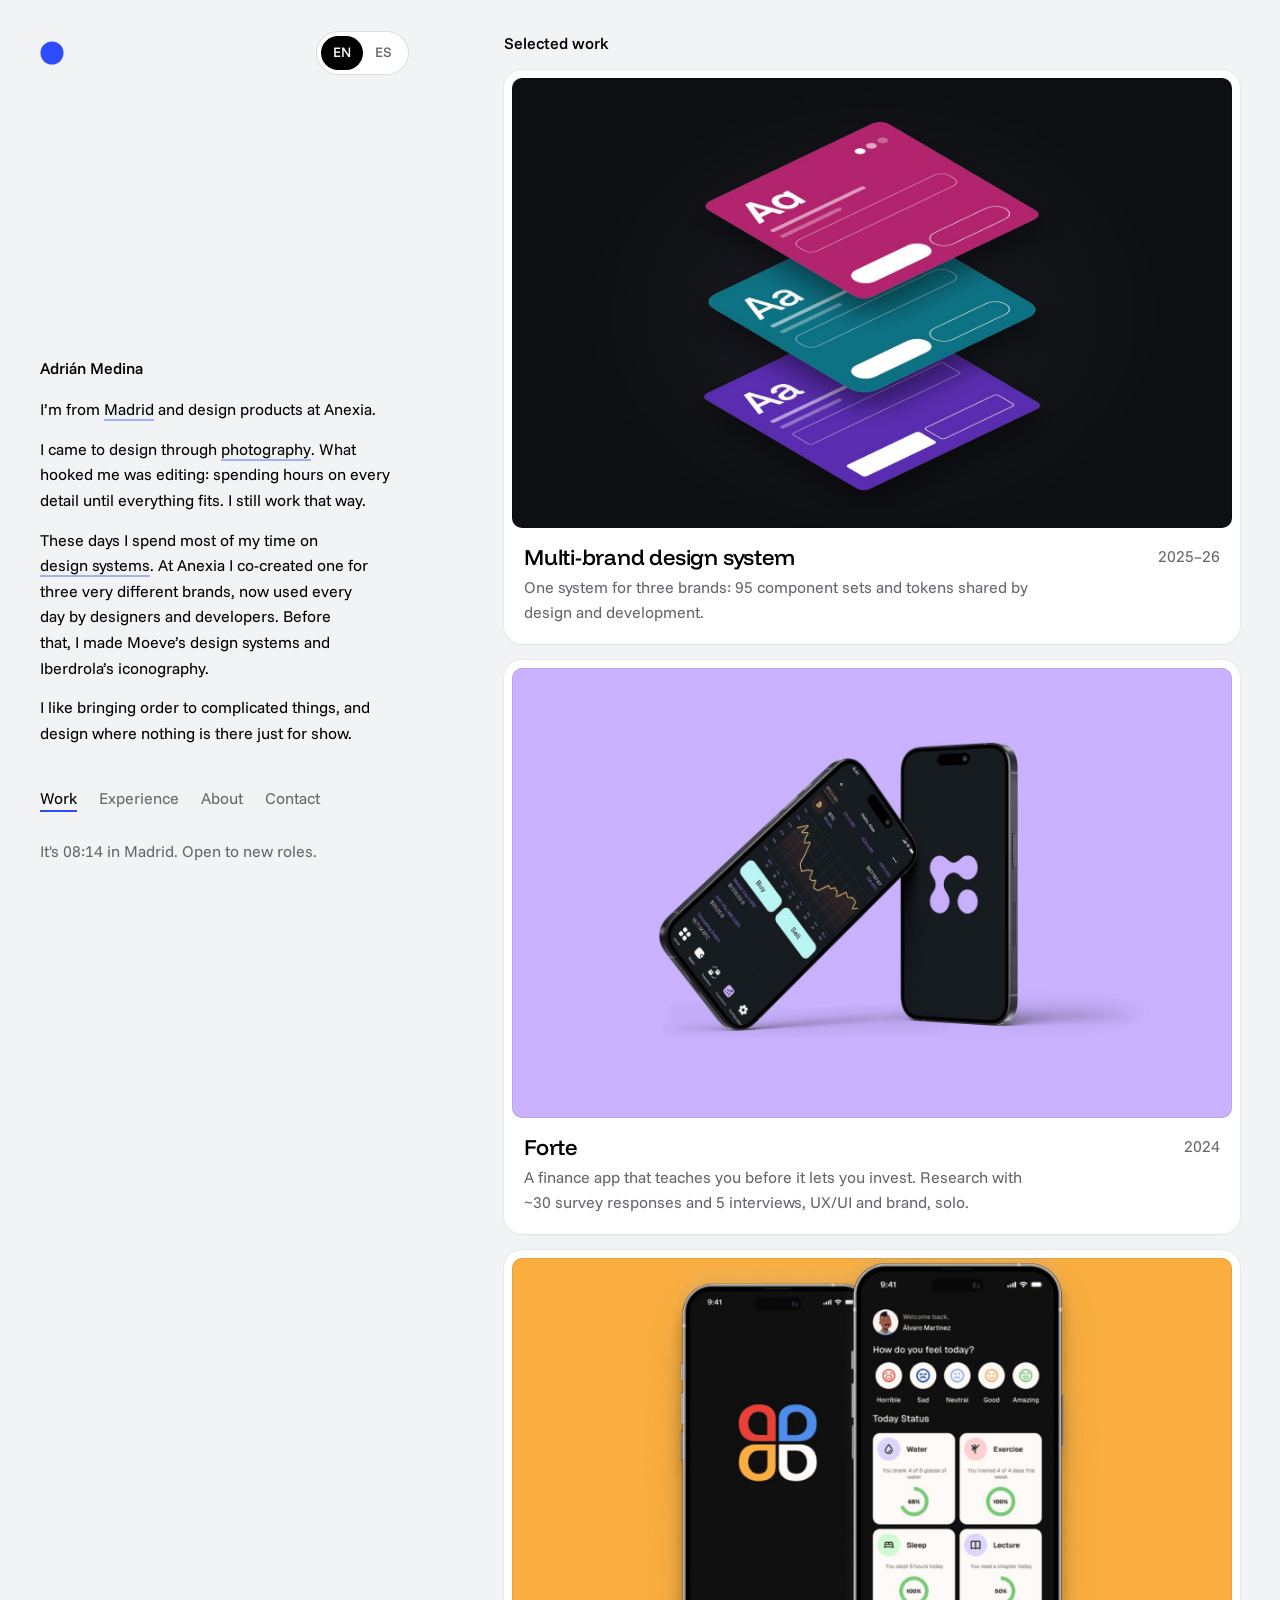
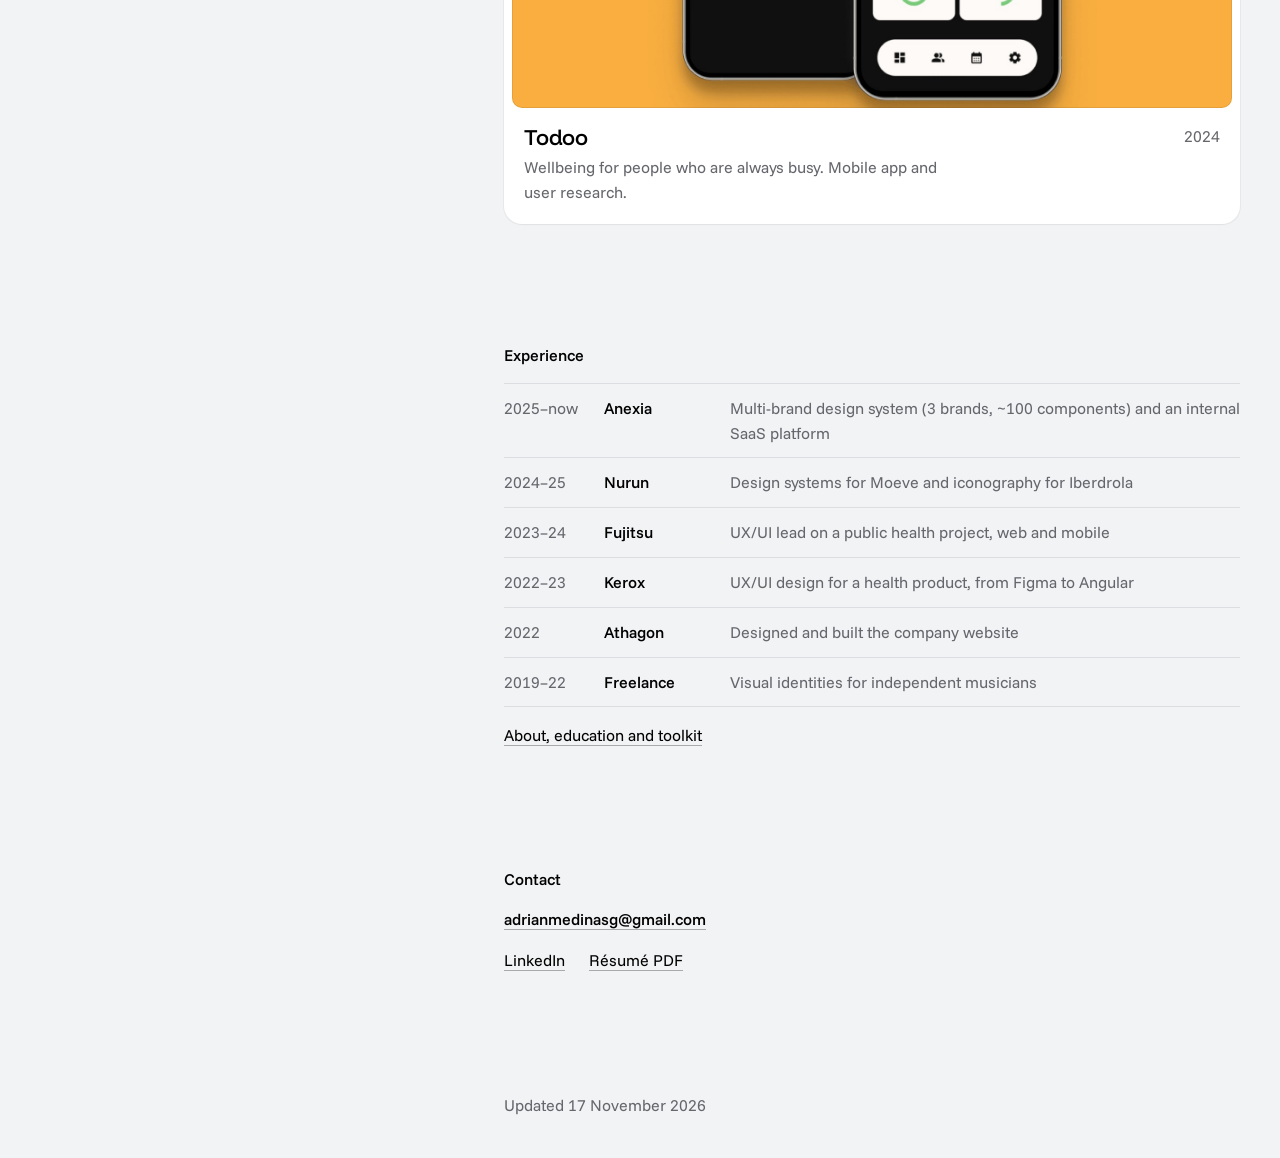
==== commit cd47e49c: "Use circle logo in header" ====
--- a/index.html
+++ b/index.html
@@ -26,13 +26,13 @@
   <meta name="twitter:image" content="https://adrianmedina.design/assets/img/og.jpg">
   <meta name="twitter:image:alt" content="Adrián Medina, product designer in Madrid">
   <script type="application/ld+json">[{"@context": "https://schema.org", "@type": "Person", "name": "Adrián Medina", "url": "https://adrianmedina.design/", "image": "https://adrianmedina.design/assets/img/adrian.jpg", "jobTitle": "Product Designer", "worksFor": {"@type": "Organization", "name": "Anexia"}, "address": {"@type": "PostalAddress", "addressLocality": "Madrid", "addressCountry": "ES"}, "knowsAbout": ["Product design", "UX design", "UI design", "Design systems", "User research", "SaaS"], "knowsLanguage": ["es", "en"], "sameAs": ["https://www.linkedin.com/in/adrian-medina-sanchez/"]}, {"@context": "https://schema.org", "@type": "WebSite", "name": "Adrián Medina", "url": "https://adrianmedina.design/", "inLanguage": ["en", "es"]}]</script>
-  <link rel="icon" href="assets/img/favicon.svg" type="image/svg+xml">
+  <link rel="icon" href="assets/img/favicon.svg?v=3" type="image/svg+xml">
   <script>(()=>{const s=localStorage.getItem("lang");const l=s||(navigator.language.startsWith("es")?"es":"en");document.documentElement.dataset.lang=l;document.documentElement.lang=l})()</script>
   <link rel="preconnect" href="https://fonts.googleapis.com">
   <link rel="preconnect" href="https://fonts.gstatic.com" crossorigin>
   <link href="https://fonts.googleapis.com/css2?family=Funnel+Display:wght@400..600&family=Funnel+Sans:wght@400..700&display=swap" rel="stylesheet">
-  <link rel="stylesheet" href="assets/css/base.css?v=14">
-  <link rel="stylesheet" href="assets/css/home.css?v=14">
+  <link rel="stylesheet" href="assets/css/base.css?v=17">
+  <link rel="stylesheet" href="assets/css/home.css?v=17">
 </head>
 <body>
   <div class="layout">
@@ -40,7 +40,7 @@
     <!-- Columna fija: presentación, índice y hora de Madrid -->
     <aside class="side">
       <div class="side-top">
-        <a class="me" href="./">Adrián Medina</a>
+        <a class="me" href="./" aria-label="Adrián Medina"><svg viewBox="0 0 1000 1000" aria-hidden="true"><circle cx="500" cy="500" r="480" fill="currentColor"/></svg></a>
         
         <div class="lang" role="group" aria-label="Language"><button type="button" data-set="en">EN</button><button type="button" data-set="es">ES</button></div>
       </div>
--- a/assets/css/base.css
+++ b/assets/css/base.css
@@ -40,10 +40,13 @@
 
 /* ---------- Estructura: columna fija a la izquierda, contenido a la derecha ---------- */
 .layout { display: grid; grid-template-columns: minmax(320px, 4fr) minmax(0, 8fr); gap: 96px; max-width: 1360px; margin: 0 auto; padding: 0 40px; }
-.side { position: sticky; top: 0; height: 100svh; overflow-y: auto; scrollbar-width: none; display: flex; flex-direction: column; padding: 32px 0 36px; }
+.side { position: sticky; top: 0; height: 100svh; overflow-y: auto; scrollbar-width: none; display: flex; flex-direction: column; padding: 32px 4px 36px; margin-inline: -4px; }   /* margen para que el scroll no recorte bordes */
 .side::-webkit-scrollbar { display: none; }
 .side-top { display: flex; justify-content: space-between; align-items: center; }
-.me { font-weight: 500; }
+.me { position: relative; display: block; width: 24px; height: 24px; color: var(--accent); transition: scale .2s ease-out; }
+.me svg { display: block; width: 100%; height: 100%; overflow: visible; }
+.me::after { content: ""; position: absolute; inset: -10px; }   /* zona táctil de 44 px */
+.me:active { scale: .92; }
 .main { padding: 32px 0 40px; min-width: 0; }
 
 .lang { display: flex; background: var(--card); border-radius: 1000px; padding: 4px; box-shadow: 0 0 0 1px var(--rule); }
@@ -70,7 +73,7 @@
 
 @media (max-width: 900px) {
   .layout { grid-template-columns: 1fr; gap: 0; padding: 0 18px; }
-  .side { position: static; height: auto; overflow: visible; padding: 20px 0 0; }
+  .side { position: static; height: auto; overflow: visible; padding: 20px 0 0; margin-inline: 0; }
 }
 
 @media (prefers-reduced-motion: reduce) {
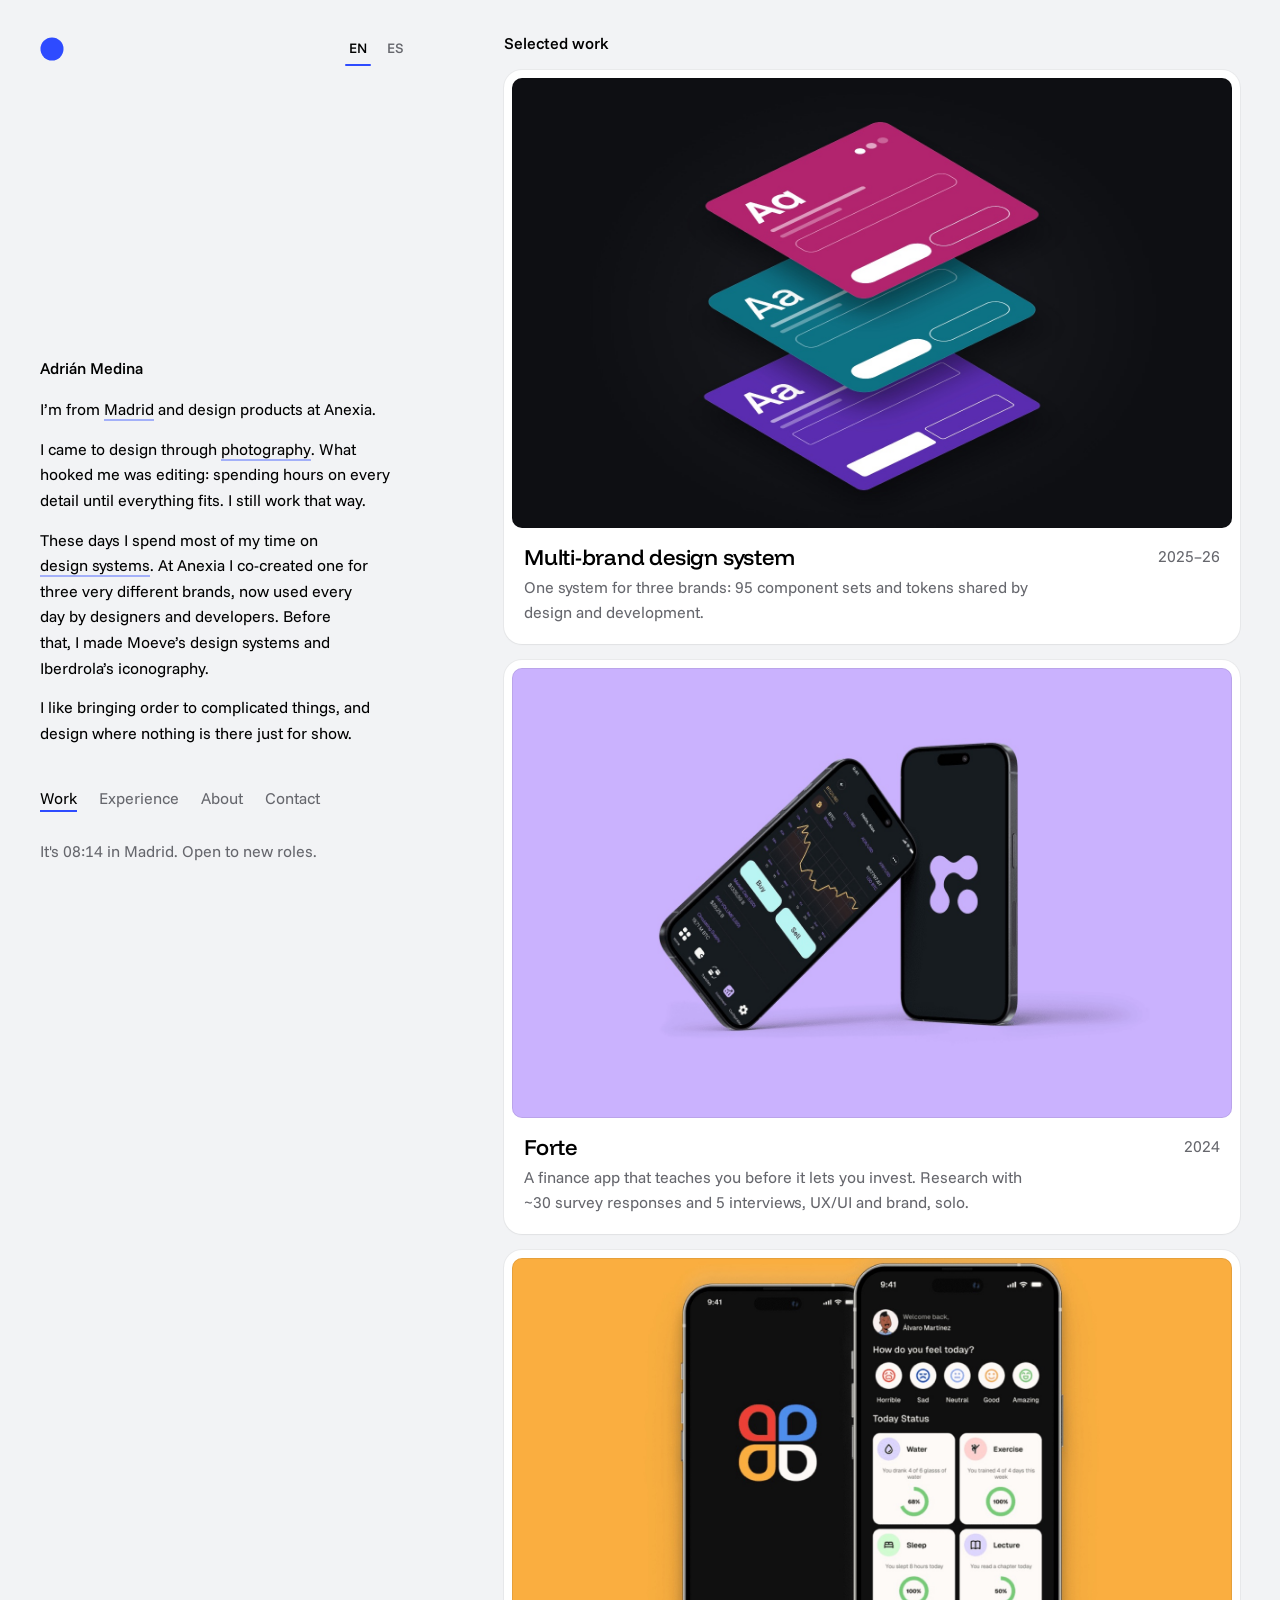
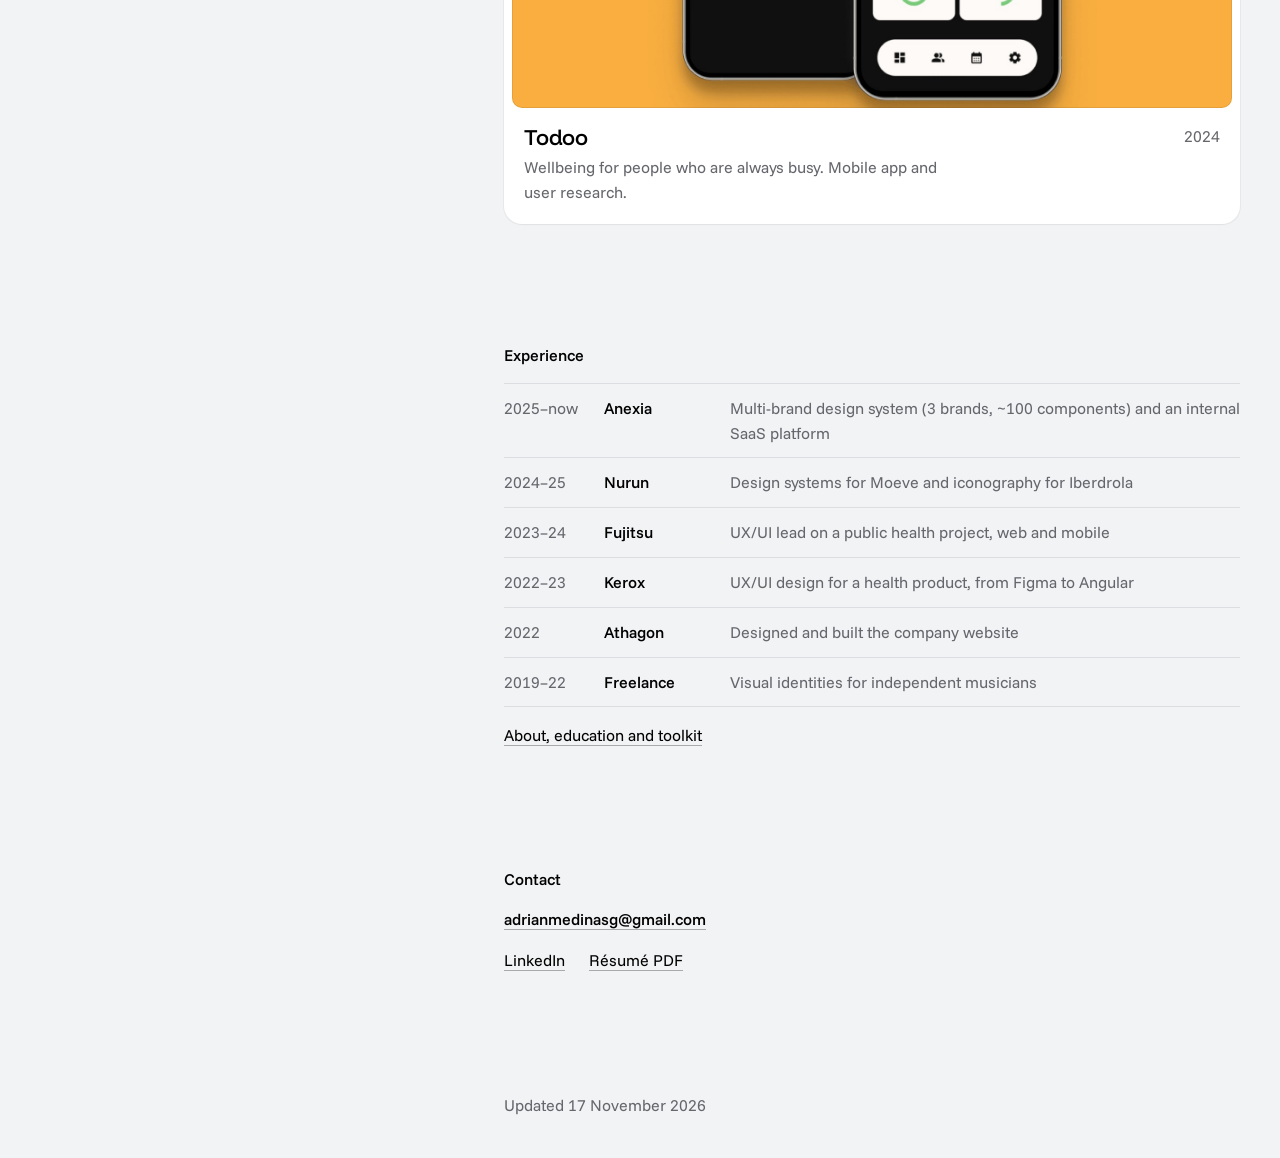
==== commit 6b5b46ee: "Bump assets in root pages" ====
--- a/index.html
+++ b/index.html
@@ -31,8 +31,8 @@
   <link rel="preconnect" href="https://fonts.googleapis.com">
   <link rel="preconnect" href="https://fonts.gstatic.com" crossorigin>
   <link href="https://fonts.googleapis.com/css2?family=Funnel+Display:wght@400..600&family=Funnel+Sans:wght@400..700&display=swap" rel="stylesheet">
-  <link rel="stylesheet" href="assets/css/base.css?v=17">
-  <link rel="stylesheet" href="assets/css/home.css?v=17">
+  <link rel="stylesheet" href="assets/css/base.css?v=19">
+  <link rel="stylesheet" href="assets/css/home.css?v=19">
 </head>
 <body>
   <div class="layout">
@@ -136,7 +136,7 @@
     <div class="peek-item" data-for="system"><div class="mini-comp"><span>Button</span><span>Input</span><span>Tag</span><span>Card</span><span>Modal</span><span>Tabs</span></div><p data-l="es">Componentes, tokens y documentación que usan diseño y desarrollo a diario.</p><p data-l="en">Components, tokens and docs that design and engineering use every day.</p></div>
   </div>
 
-  <script src="assets/js/site.js?v=3"></script>
+  <script src="assets/js/site.js?v=5"></script>
   <script src="assets/js/home.js"></script>
   <!-- Cloudflare Web Analytics --><script defer src="https://static.cloudflareinsights.com/beacon.min.js" data-cf-beacon='{"token": "b4ddf8878439459380225249ac519185"}'></script><!-- End Cloudflare Web Analytics -->
 </body>
--- a/assets/css/base.css
+++ b/assets/css/base.css
@@ -44,20 +44,22 @@
 .side::-webkit-scrollbar { display: none; }
 .side-top { display: flex; justify-content: space-between; align-items: center; }
 .me { position: relative; display: block; width: 24px; height: 24px; color: var(--accent); transition: scale .2s ease-out; }
-.me svg { display: block; width: 100%; height: 100%; overflow: visible; }
+.me svg { display: block; width: 100%; height: 100%; overflow: visible; transition: translate .25s cubic-bezier(.2, .8, .2, 1), scale .25s ease-out; }
 .me::after { content: ""; position: absolute; inset: -10px; }   /* zona táctil de 44 px */
 .me:active { scale: .92; }
 .main { padding: 32px 0 40px; min-width: 0; }
 
-.lang { display: flex; background: var(--card); border-radius: 1000px; padding: 4px; box-shadow: 0 0 0 1px var(--rule); }
+/* Selector de idioma: texto, con una línea de acento que se desliza bajo el activo */
+.lang { position: relative; display: flex; gap: 12px; }
 .lang button {
   position: relative; border: 0; background: none; cursor: pointer;
-  padding: 6px 12px; border-radius: 1000px; font-size: 14px; font-weight: 500; color: var(--ink-2);
-  transition: background-color .15s ease-out, color .15s ease-out, scale .15s ease-out;
+  padding: 6px 4px; font-size: 14px; font-weight: 500; color: var(--ink-2);
+  transition: color .2s ease-out;
 }
-.lang button::after { content: ""; position: absolute; inset: -6px -2px; }   /* zona táctil mayor */
-.lang button:active { scale: .96; }
-html[data-lang="es"] .lang [data-set="es"], html[data-lang="en"] .lang [data-set="en"] { background: var(--ink); color: #fff; }
+.lang button::after { content: ""; position: absolute; inset: -8px -4px; }   /* zona táctil mayor */
+html[data-lang="es"] .lang [data-set="es"], html[data-lang="en"] .lang [data-set="en"] { color: var(--ink); }
+.lang-line { position: absolute; bottom: 0; left: 0; height: 2px; border-radius: 2px; background: var(--accent); pointer-events: none; }
+.lang-line.ready { transition: left .3s cubic-bezier(.65, 0, .35, 1), width .3s cubic-bezier(.65, 0, .35, 1); }
 
 /* Contacto (portada y Sobre mí) */
 .contact-big { margin: 0; font: 500 16px/1.6 var(--sans); }
@@ -69,6 +71,9 @@
 
 @media (hover: hover) and (pointer: fine) {
   .ul:hover { text-decoration-color: currentColor; }
+  .me:hover svg { scale: 1.1; }
+  .lang button:hover { color: #3a3b40; }
+  html[data-lang="es"] .lang [data-set="es"]:hover, html[data-lang="en"] .lang [data-set="en"]:hover { color: var(--ink); }
 }
 
 @media (max-width: 900px) {
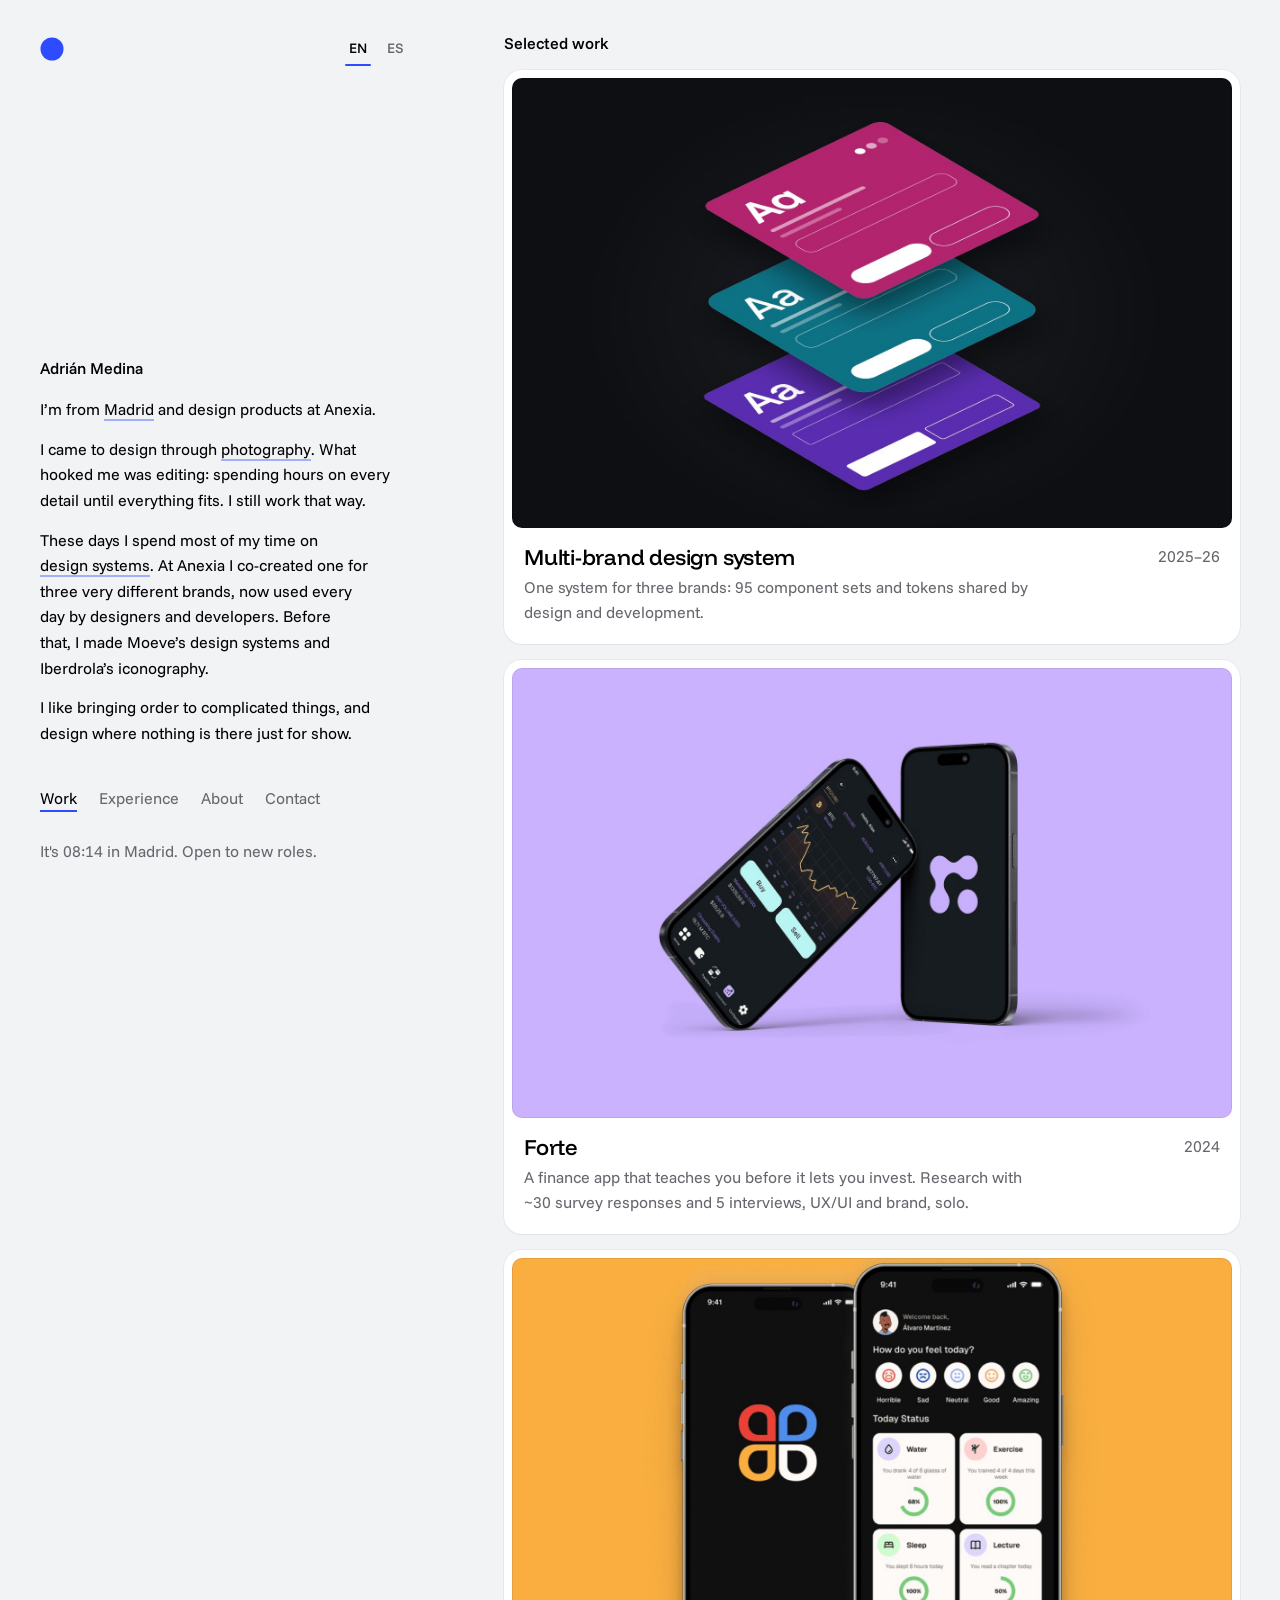
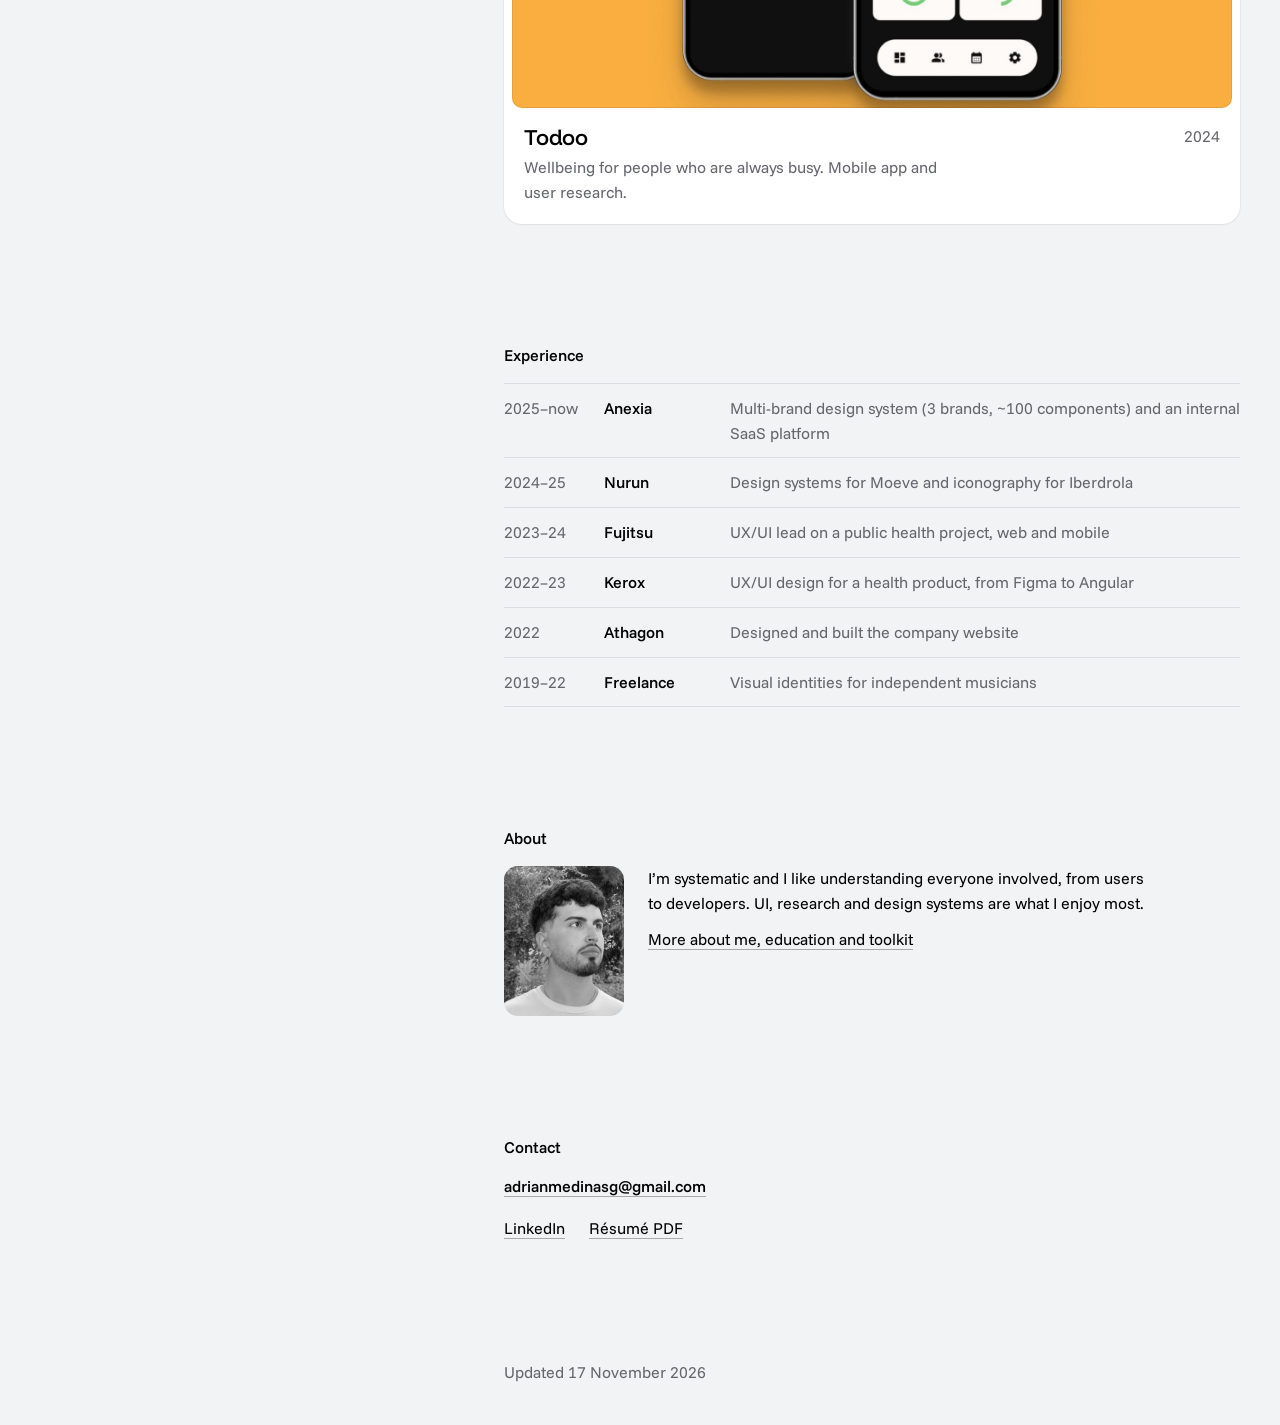
==== commit 4fe1fc0f: "Add About section to home and entrance animation" ====
--- a/index.html
+++ b/index.html
@@ -31,8 +31,14 @@
   <link rel="preconnect" href="https://fonts.googleapis.com">
   <link rel="preconnect" href="https://fonts.gstatic.com" crossorigin>
   <link href="https://fonts.googleapis.com/css2?family=Funnel+Display:wght@400..600&family=Funnel+Sans:wght@400..700&display=swap" rel="stylesheet">
-  <link rel="stylesheet" href="assets/css/base.css?v=19">
-  <link rel="stylesheet" href="assets/css/home.css?v=19">
+  <link rel="stylesheet" href="assets/css/base.css?v=20">
+  <link rel="stylesheet" href="assets/css/home.css?v=20">
+  <script>
+    if (!sessionStorage.getItem("intro-seen") && !matchMedia("(prefers-reduced-motion: reduce)").matches) {
+      document.documentElement.classList.add("intro");
+      setTimeout(() => document.documentElement.classList.add("go"), 1500);   // por si el script tarda
+    }
+  </script>
 </head>
 <body>
   <div class="layout">
@@ -63,7 +69,7 @@
       <nav class="toc" aria-label="Sections">
         <a href="#work"><span data-l="es">Trabajo</span><span data-l="en">Work</span></a>
         <a href="#experience"><span data-l="es">Experiencia</span><span data-l="en">Experience</span></a>
-        <a href="about.html"><span data-l="es">Sobre mí</span><span data-l="en">About</span></a>
+        <a href="#about"><span data-l="es">Sobre mí</span><span data-l="en">About</span></a>
         <a href="#contact"><span data-l="es">Contacto</span><span data-l="en">Contact</span></a>
       </nav>
 
@@ -116,7 +122,18 @@
           <li><time>2022</time><b>Athagon</b><span data-l="es">Diseño y desarrollo de la web de la empresa</span><span data-l="en">Designed and built the company website</span></li>
           <li><time>2019–22</time><b>Freelance</b><span data-l="es">Identidades visuales para músicos independientes</span><span data-l="en">Visual identities for independent musicians</span></li>
         </ol>
-        <p class="after-index"><a class="ul" href="about.html"><span data-l="es">Sobre mí, formación y herramientas</span><span data-l="en">About, education and toolkit</span></a></p>
+      </section>
+
+      <section id="about" aria-labelledby="h-about">
+        <h2 id="h-about" class="label"><span data-l="es">Sobre mí</span><span data-l="en">About</span></h2>
+        <div class="about-mini">
+          <img src="assets/img/adrian.jpg" width="800" height="800" alt="Portrait of Adrián Medina" loading="lazy" decoding="async">
+          <div>
+            <p data-l="es">Soy sistemático y me gusta entender a todas las partes, de los usuarios a los desarrolladores. Lo que más disfruto es la UI, la investigación y los design systems.</p>
+            <p data-l="en">I’m systematic and I like understanding everyone involved, from users to developers. UI, research and design systems are what I enjoy most.</p>
+            <p><a class="ul" href="about.html"><span data-l="es">Más sobre mí, formación y herramientas</span><span data-l="en">More about me, education and toolkit</span></a></p>
+          </div>
+        </div>
       </section>
 
       <section class="contact" id="contact" aria-labelledby="h-contact">
@@ -136,8 +153,8 @@
     <div class="peek-item" data-for="system"><div class="mini-comp"><span>Button</span><span>Input</span><span>Tag</span><span>Card</span><span>Modal</span><span>Tabs</span></div><p data-l="es">Componentes, tokens y documentación que usan diseño y desarrollo a diario.</p><p data-l="en">Components, tokens and docs that design and engineering use every day.</p></div>
   </div>
 
-  <script src="assets/js/site.js?v=5"></script>
-  <script src="assets/js/home.js"></script>
+  <script src="assets/js/site.js?v=6"></script>
+  <script src="assets/js/home.js?v=2"></script>
   <!-- Cloudflare Web Analytics --><script defer src="https://static.cloudflareinsights.com/beacon.min.js" data-cf-beacon='{"token": "b4ddf8878439459380225249ac519185"}'></script><!-- End Cloudflare Web Analytics -->
 </body>
 </html>
--- a/assets/css/home.css
+++ b/assets/css/home.css
@@ -47,6 +47,12 @@
 .index li > span { color: var(--ink-2); }
 .after-index { margin: 16px 0 0; }
 
+/* ---------- Sobre mí (resumen con enlace a la página completa) ---------- */
+.about-mini { display: grid; grid-template-columns: 120px minmax(0, 1fr); gap: 24px; align-items: start; }
+.about-mini img { width: 100%; aspect-ratio: 4 / 5; object-fit: cover; object-position: 50% 30%; border-radius: 14px; filter: grayscale(1); }
+.about-mini p { margin: 0 0 12px; max-width: 56ch; }
+.about-mini p:last-child { margin-bottom: 0; }
+
 /* ---------- Contacto ---------- */
 .contact-links { display: flex; gap: 24px; margin: 16px 0 0; }
 
@@ -66,6 +72,22 @@
 .mini-comp { display: grid; grid-template-columns: repeat(3, 1fr); gap: 6px; }
 .mini-comp span { font-size: 12px; text-align: center; padding: 10px 0; border-radius: 8px; background: var(--bg); }
 
+/* ---------- Entrada de la portada ----------
+   Primero la columna izquierda y después la derecha. Solo se animan opacidad y posición.
+   En la derecha, con bloques grandes, la opacidad sube despacio y aparte del movimiento
+   para que no aparezcan de golpe. Se ve una vez por sesión (ver home.js). */
+@keyframes in-rise { from { opacity: 0; transform: translate3d(0, 6px, 0); } to { opacity: 1; transform: translate3d(0, 0, 0); } }
+@keyframes in-fade { from { opacity: 0; } to { opacity: 1; } }
+@keyframes in-lift { from { transform: translate3d(0, 20px, 0); } to { transform: translate3d(0, 0, 0); } }
+.intro:not(.go) [data-in] { opacity: 0; }
+.intro.go [data-in] { animation: in-rise 1.1s cubic-bezier(.22, 1, .36, 1) both; animation-delay: calc(var(--i) * 70ms); will-change: transform, opacity; }
+.intro.go .main [data-in] {
+  animation-name: in-fade, in-lift;
+  animation-duration: 1.5s, 1.8s;
+  animation-timing-function: cubic-bezier(.45, 0, .25, 1), cubic-bezier(.16, 1, .3, 1);
+}
+.intro.go [data-in].in-done { will-change: auto; }
+
 @media (hover: hover) and (pointer: fine) {
   .toc a:not(.on):hover { color: #3a3b40; }
   .case:hover { box-shadow: 0 0 0 1px oklch(0 0 0 / .06), 0 10px 30px oklch(0 0 0 / .08); }
@@ -78,5 +100,6 @@
   .index li { grid-template-columns: 1fr auto; gap: 2px 12px; }
   .index time { grid-column: 2; grid-row: 1; }
   .index li > span { grid-column: 1 / -1; }
+  .about-mini { grid-template-columns: 96px minmax(0, 1fr); gap: 16px; }
   .peek-item { position: fixed; left: 18px; right: 18px; top: auto; bottom: 18px; width: auto; }
 }
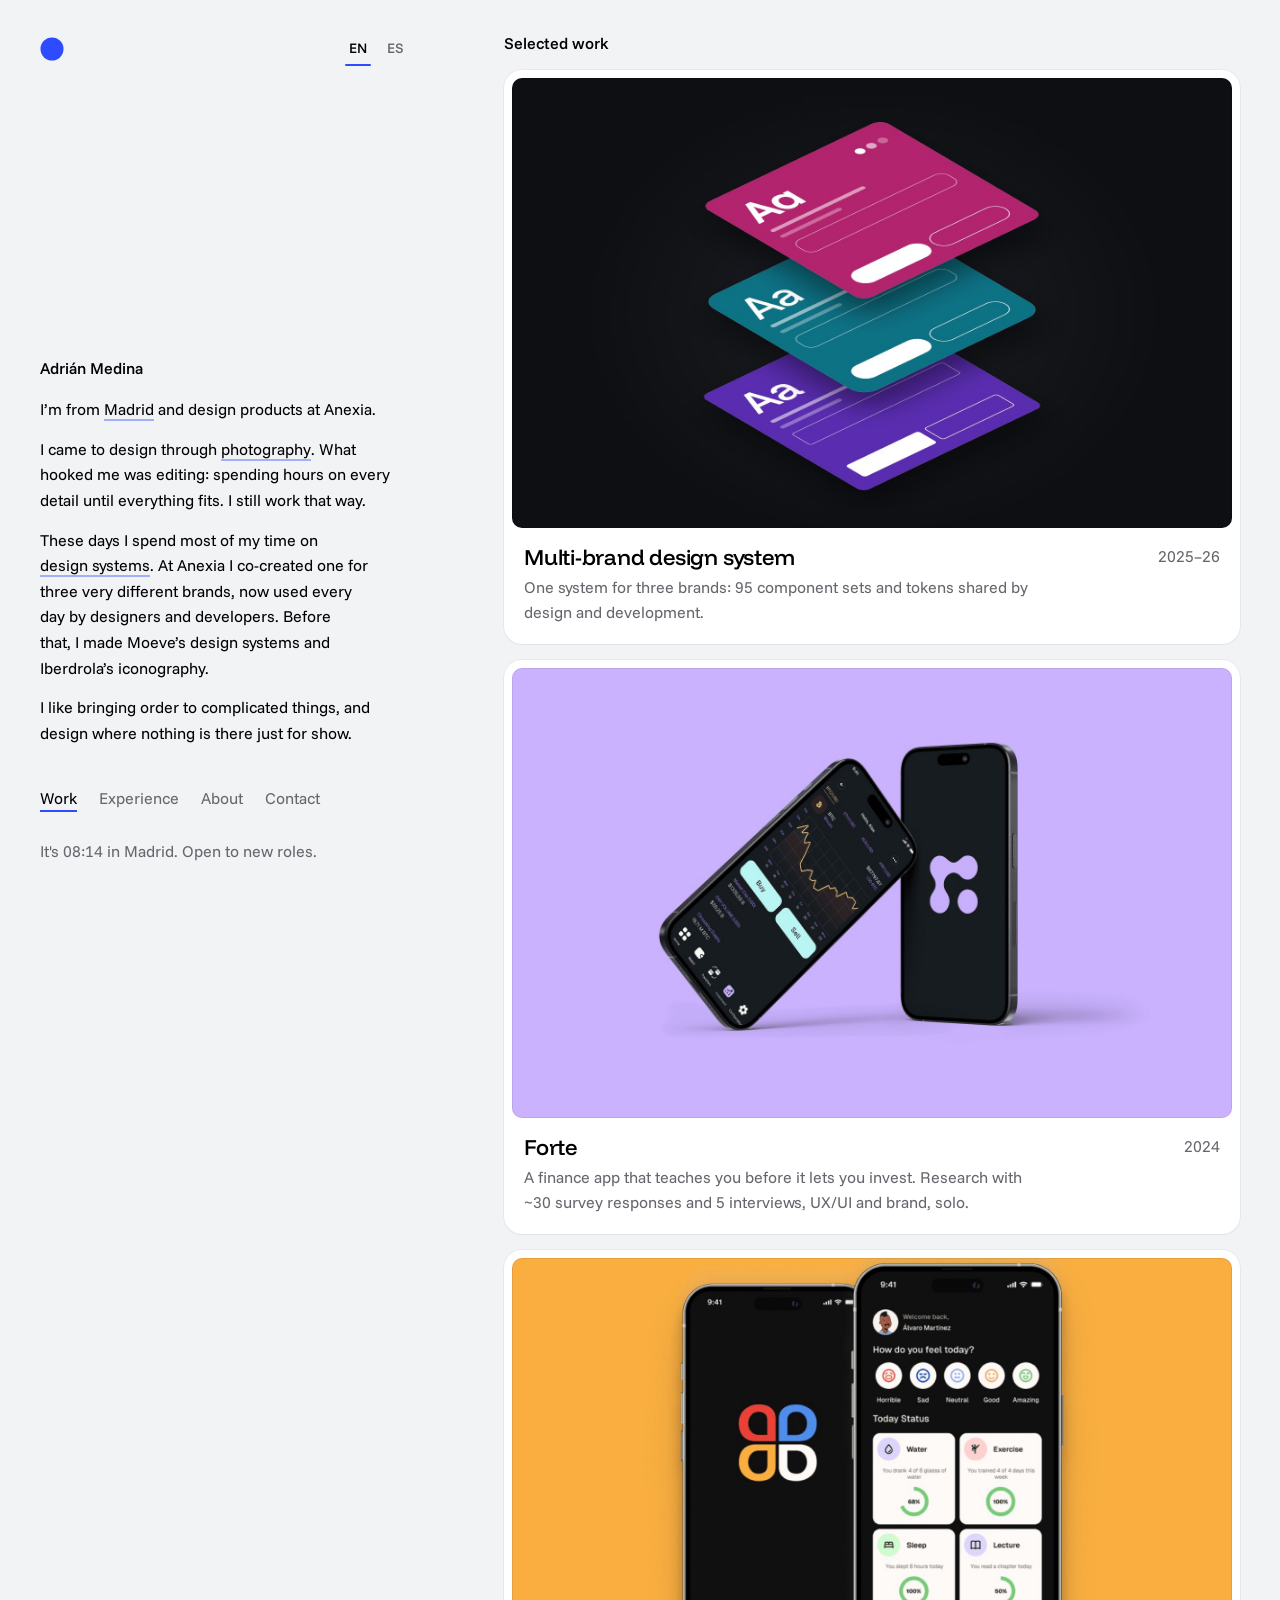
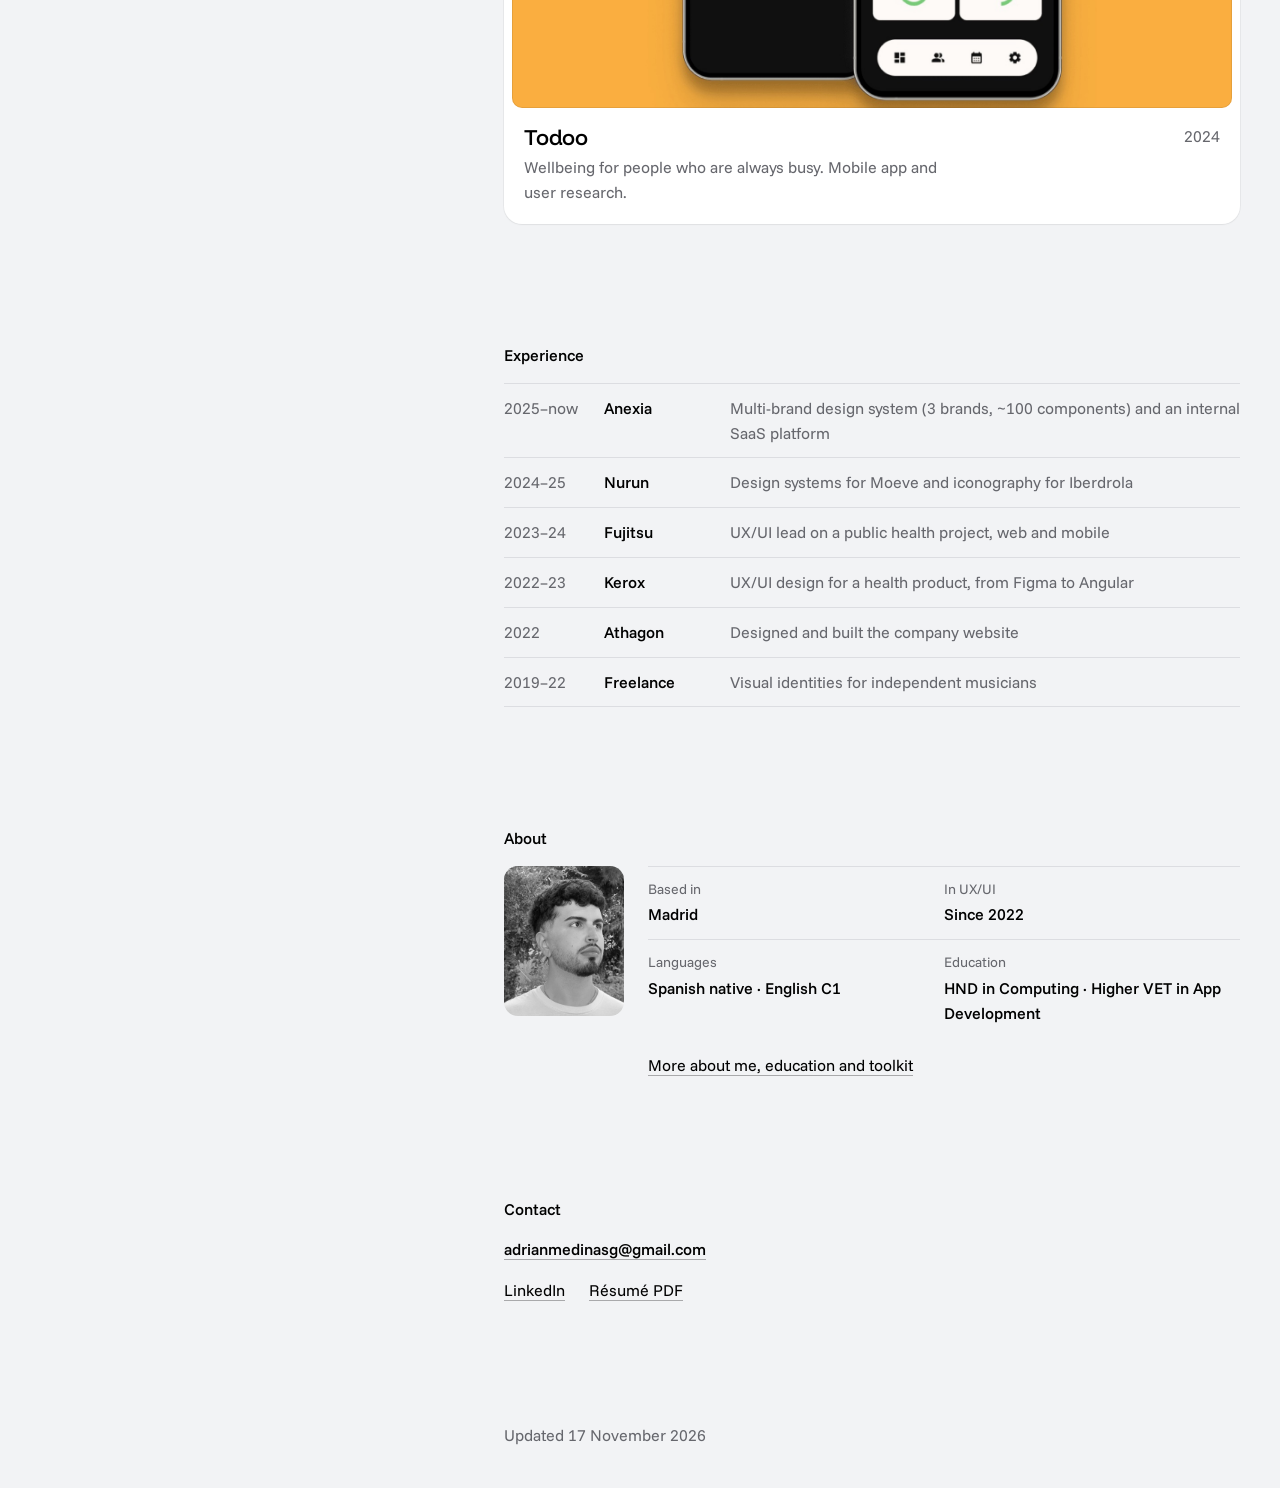
==== commit 98d559f4: "Quick facts in home About section" ====
--- a/index.html
+++ b/index.html
@@ -31,8 +31,8 @@
   <link rel="preconnect" href="https://fonts.googleapis.com">
   <link rel="preconnect" href="https://fonts.gstatic.com" crossorigin>
   <link href="https://fonts.googleapis.com/css2?family=Funnel+Display:wght@400..600&family=Funnel+Sans:wght@400..700&display=swap" rel="stylesheet">
-  <link rel="stylesheet" href="assets/css/base.css?v=20">
-  <link rel="stylesheet" href="assets/css/home.css?v=20">
+  <link rel="stylesheet" href="assets/css/base.css?v=21">
+  <link rel="stylesheet" href="assets/css/home.css?v=21">
   <script>
     if (!sessionStorage.getItem("intro-seen") && !matchMedia("(prefers-reduced-motion: reduce)").matches) {
       document.documentElement.classList.add("intro");
@@ -129,9 +129,13 @@
         <div class="about-mini">
           <img src="assets/img/adrian.jpg" width="800" height="800" alt="Portrait of Adrián Medina" loading="lazy" decoding="async">
           <div>
-            <p data-l="es">Soy sistemático y me gusta entender a todas las partes, de los usuarios a los desarrolladores. Lo que más disfruto es la UI, la investigación y los design systems.</p>
-            <p data-l="en">I’m systematic and I like understanding everyone involved, from users to developers. UI, research and design systems are what I enjoy most.</p>
-            <p><a class="ul" href="about.html"><span data-l="es">Más sobre mí, formación y herramientas</span><span data-l="en">More about me, education and toolkit</span></a></p>
+            <dl class="facts">
+              <div><dt><span data-l="es">Base</span><span data-l="en">Based in</span></dt><dd>Madrid</dd></div>
+              <div><dt><span data-l="es">En UX/UI</span><span data-l="en">In UX/UI</span></dt><dd><span data-l="es">Desde 2022</span><span data-l="en">Since 2022</span></dd></div>
+              <div><dt><span data-l="es">Idiomas</span><span data-l="en">Languages</span></dt><dd><span data-l="es">Español nativo · Inglés C1</span><span data-l="en">Spanish native · English C1</span></dd></div>
+              <div><dt><span data-l="es">Formación</span><span data-l="en">Education</span></dt><dd><span data-l="es">HND en Computing · CFGS DAM</span><span data-l="en">HND in Computing · Higher VET in App Development</span></dd></div>
+            </dl>
+            <a class="ul" href="about.html"><span data-l="es">Más sobre mí, formación y herramientas</span><span data-l="en">More about me, education and toolkit</span></a>
           </div>
         </div>
       </section>
--- a/assets/css/home.css
+++ b/assets/css/home.css
@@ -50,8 +50,10 @@
 /* ---------- Sobre mí (resumen con enlace a la página completa) ---------- */
 .about-mini { display: grid; grid-template-columns: 120px minmax(0, 1fr); gap: 24px; align-items: start; }
 .about-mini img { width: 100%; aspect-ratio: 4 / 5; object-fit: cover; object-position: 50% 30%; border-radius: 14px; filter: grayscale(1); }
-.about-mini p { margin: 0 0 12px; max-width: 56ch; }
-.about-mini p:last-child { margin-bottom: 0; }
+.facts { display: grid; grid-template-columns: 1fr 1fr; margin: 0 0 16px; }
+.facts div { padding: 12px 16px 12px 0; border-top: 1px solid var(--rule); }
+.facts dt { color: var(--ink-2); font-size: 14px; }
+.facts dd { margin: 2px 0 0; font-weight: 500; }
 
 /* ---------- Contacto ---------- */
 .contact-links { display: flex; gap: 24px; margin: 16px 0 0; }
@@ -101,5 +103,6 @@
   .index time { grid-column: 2; grid-row: 1; }
   .index li > span { grid-column: 1 / -1; }
   .about-mini { grid-template-columns: 96px minmax(0, 1fr); gap: 16px; }
+  .facts { grid-template-columns: 1fr; }
   .peek-item { position: fixed; left: 18px; right: 18px; top: auto; bottom: 18px; width: auto; }
 }
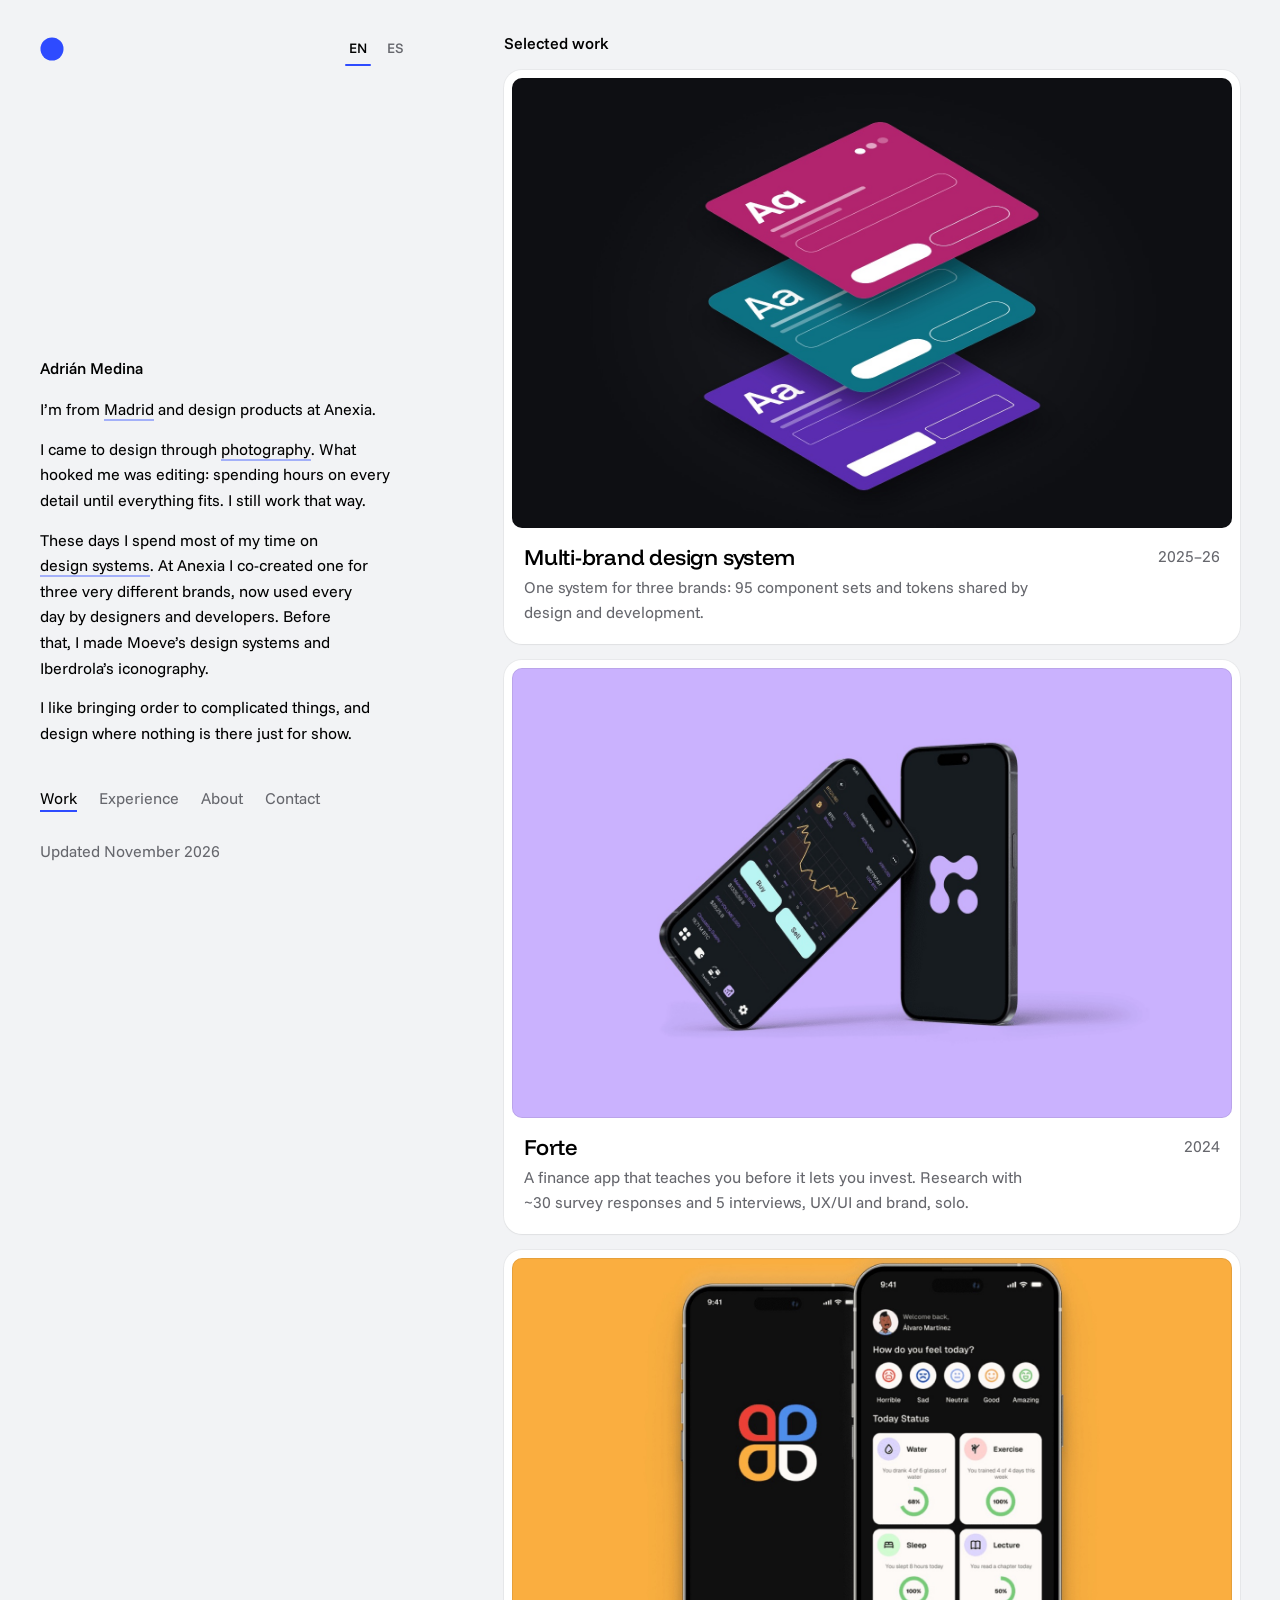
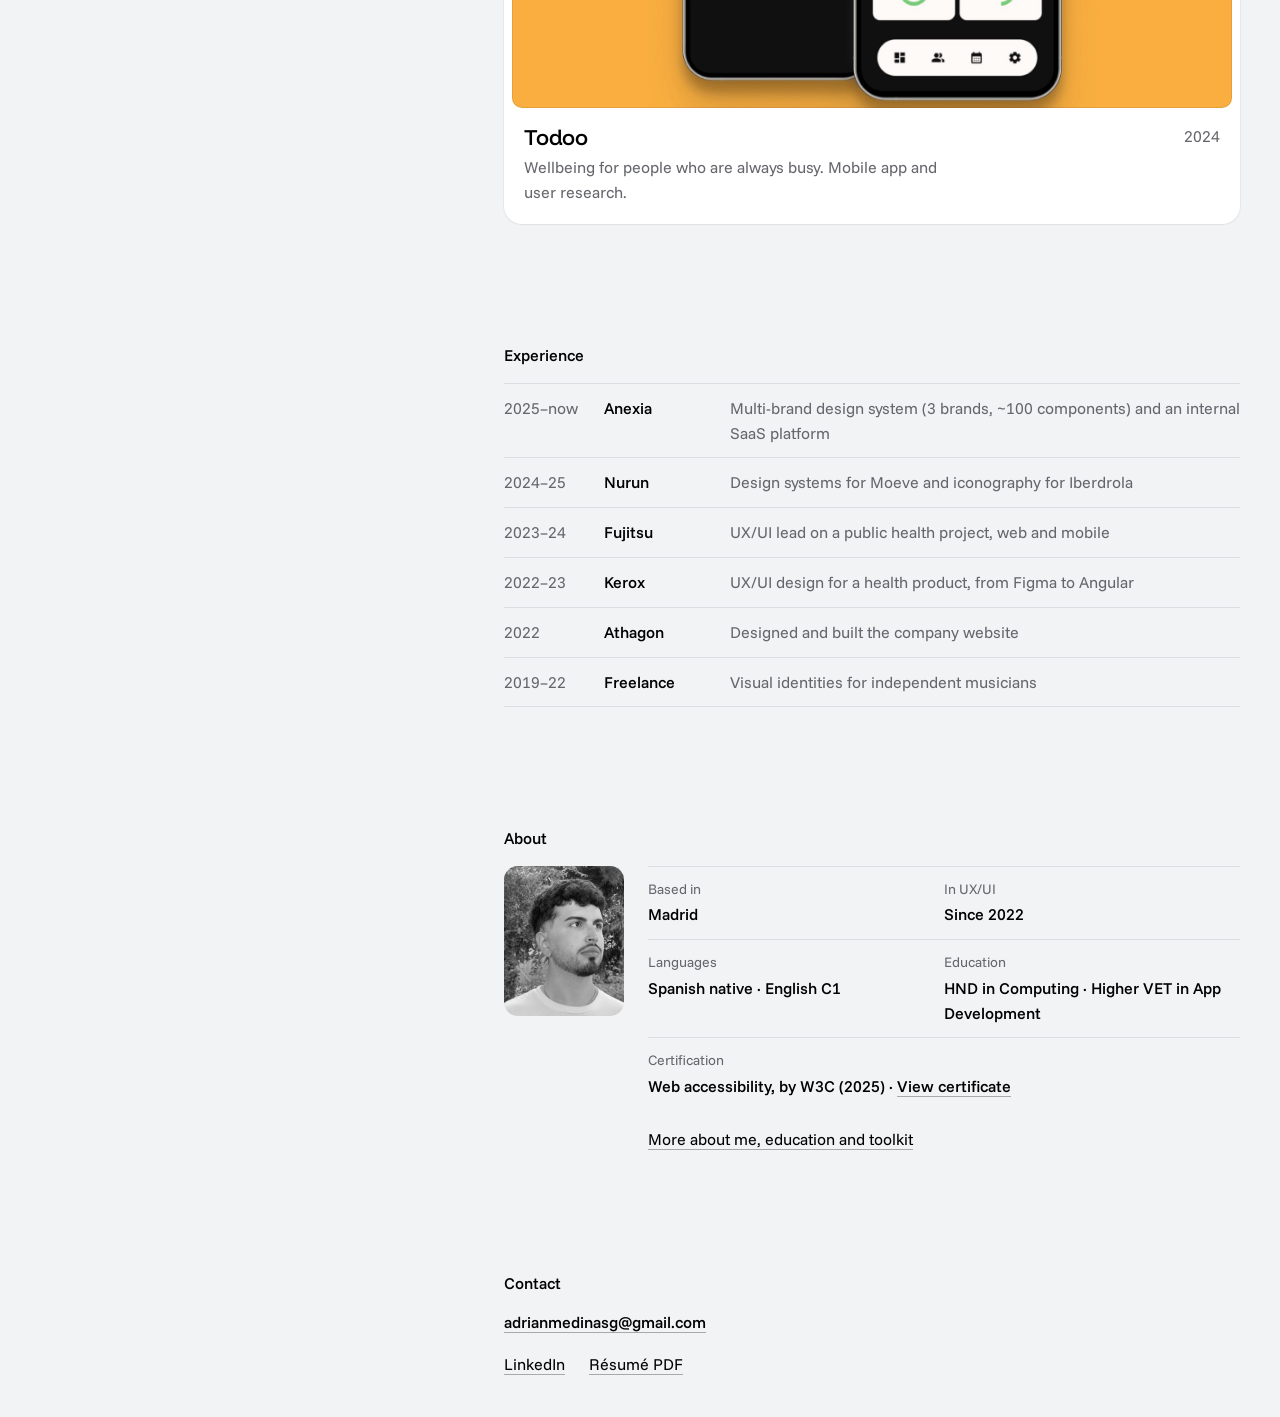
==== commit c76708ce: "Updated date, W3C and Neoland credentials" ====
--- a/index.html
+++ b/index.html
@@ -31,8 +31,8 @@
   <link rel="preconnect" href="https://fonts.googleapis.com">
   <link rel="preconnect" href="https://fonts.gstatic.com" crossorigin>
   <link href="https://fonts.googleapis.com/css2?family=Funnel+Display:wght@400..600&family=Funnel+Sans:wght@400..700&display=swap" rel="stylesheet">
-  <link rel="stylesheet" href="assets/css/base.css?v=21">
-  <link rel="stylesheet" href="assets/css/home.css?v=21">
+  <link rel="stylesheet" href="assets/css/base.css?v=24">
+  <link rel="stylesheet" href="assets/css/home.css?v=24">
   <script>
     if (!sessionStorage.getItem("intro-seen") && !matchMedia("(prefers-reduced-motion: reduce)").matches) {
       document.documentElement.classList.add("intro");
@@ -73,7 +73,7 @@
         <a href="#contact"><span data-l="es">Contacto</span><span data-l="en">Contact</span></a>
       </nav>
 
-      <p class="status" data-status></p>
+      <p class="status"><span data-l="es">Actualizado en noviembre de 2026</span><span data-l="en">Updated November 2026</span></p>
     </aside>
 
     <!-- Columna de contenido -->
@@ -134,6 +134,7 @@
               <div><dt><span data-l="es">En UX/UI</span><span data-l="en">In UX/UI</span></dt><dd><span data-l="es">Desde 2022</span><span data-l="en">Since 2022</span></dd></div>
               <div><dt><span data-l="es">Idiomas</span><span data-l="en">Languages</span></dt><dd><span data-l="es">Español nativo · Inglés C1</span><span data-l="en">Spanish native · English C1</span></dd></div>
               <div><dt><span data-l="es">Formación</span><span data-l="en">Education</span></dt><dd><span data-l="es">HND en Computing · CFGS DAM</span><span data-l="en">HND in Computing · Higher VET in App Development</span></dd></div>
+              <div class="wide"><dt><span data-l="es">Certificación</span><span data-l="en">Certification</span></dt><dd><span data-l="es">Accesibilidad web, del W3C (2025)</span><span data-l="en">Web accessibility, by W3C (2025)</span> · <a class="ul" href="https://courses.edx.org/certificates/83cfdc6bb90c4c4789d09bea41fc455b" target="_blank" rel="noopener"><span data-l="es">Ver certificado</span><span data-l="en">View certificate</span></a></dd></div>
             </dl>
             <a class="ul" href="about.html"><span data-l="es">Más sobre mí, formación y herramientas</span><span data-l="en">More about me, education and toolkit</span></a>
           </div>
@@ -145,8 +146,6 @@
         <p class="contact-big"><a class="ul" href="mailto:adrianmedinasg@gmail.com" data-copy="adrianmedinasg@gmail.com">adrianmedinasg@gmail.com</a><span class="done" aria-live="polite"><span data-l="es">Copiado</span><span data-l="en">Copied</span></span></p>
         <p class="contact-links"><a class="ul" href="https://www.linkedin.com/in/adrian-medina-sanchez/" target="_blank" rel="noopener">LinkedIn</a><a class="ul" href="assets/AdrianMedina-Resume.pdf" target="_blank" rel="noopener"><span data-l="es">CV en PDF</span><span data-l="en">Résumé PDF</span></a></p>
       </section>
-
-      <footer class="foot"><span data-l="es">Actualizado el 17 de noviembre de 2026</span><span data-l="en">Updated 17 November 2026</span></footer>
     </main>
   </div>
 
@@ -158,7 +157,7 @@
   </div>
 
   <script src="assets/js/site.js?v=6"></script>
-  <script src="assets/js/home.js?v=2"></script>
+  <script src="assets/js/home.js?v=3"></script>
   <!-- Cloudflare Web Analytics --><script defer src="https://static.cloudflareinsights.com/beacon.min.js" data-cf-beacon='{"token": "b4ddf8878439459380225249ac519185"}'></script><!-- End Cloudflare Web Analytics -->
 </body>
 </html>
--- a/assets/css/base.css
+++ b/assets/css/base.css
@@ -40,7 +40,7 @@
 
 /* ---------- Estructura: columna fija a la izquierda, contenido a la derecha ---------- */
 .layout { display: grid; grid-template-columns: minmax(320px, 4fr) minmax(0, 8fr); gap: 96px; max-width: 1360px; margin: 0 auto; padding: 0 40px; }
-.side { position: sticky; top: 0; height: 100svh; overflow-y: auto; scrollbar-width: none; display: flex; flex-direction: column; padding: 32px 4px 36px; margin-inline: -4px; }   /* margen para que el scroll no recorte bordes */
+.side { position: sticky; top: 0; height: 100svh; overflow-y: auto; scrollbar-width: none; display: flex; flex-direction: column; padding: 32px 12px 36px; margin-inline: -12px; }   /* margen para que el scroll no recorte el logo al moverse (imán de 6 px) */
 .side::-webkit-scrollbar { display: none; }
 .side-top { display: flex; justify-content: space-between; align-items: center; }
 .me { position: relative; display: block; width: 24px; height: 24px; color: var(--accent); transition: scale .2s ease-out; }
--- a/assets/css/home.css
+++ b/assets/css/home.css
@@ -54,6 +54,7 @@
 .facts div { padding: 12px 16px 12px 0; border-top: 1px solid var(--rule); }
 .facts dt { color: var(--ink-2); font-size: 14px; }
 .facts dd { margin: 2px 0 0; font-weight: 500; }
+.facts .wide { grid-column: 1 / -1; }
 
 /* ---------- Contacto ---------- */
 .contact-links { display: flex; gap: 24px; margin: 16px 0 0; }
